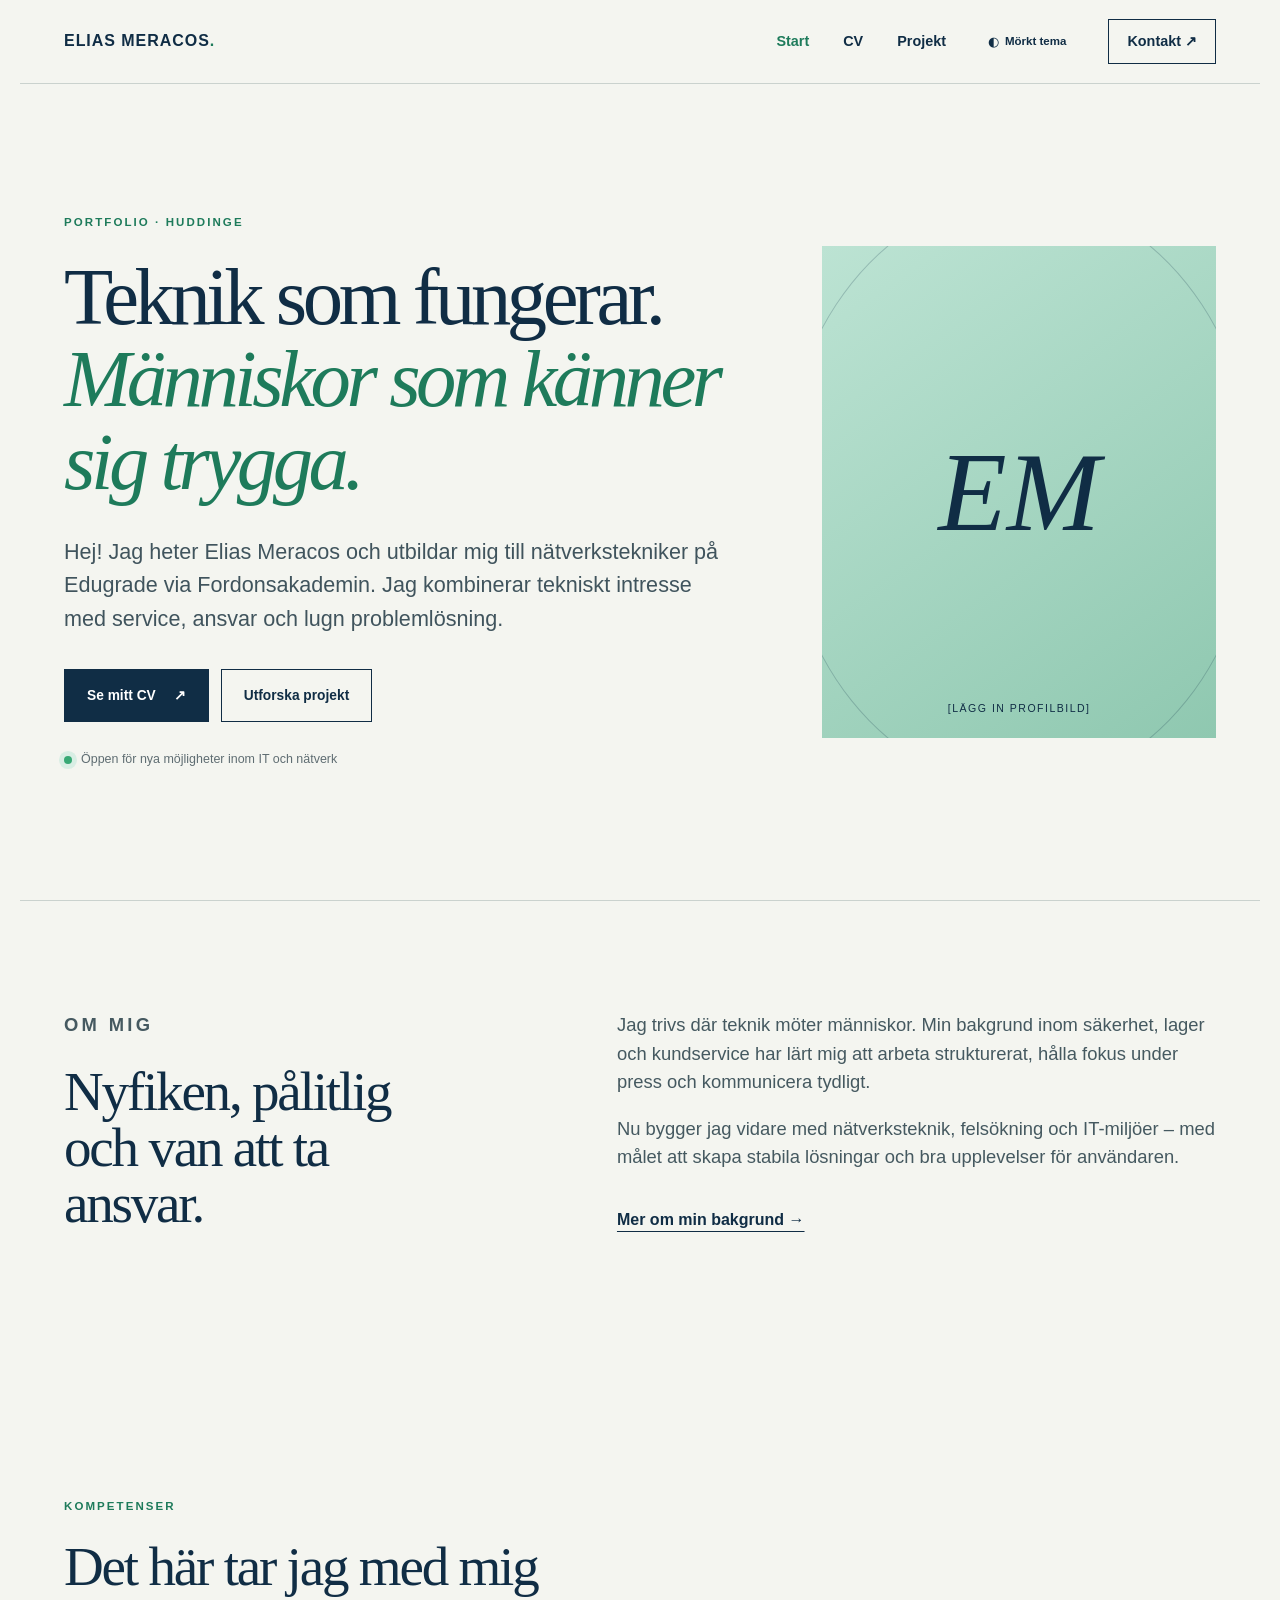
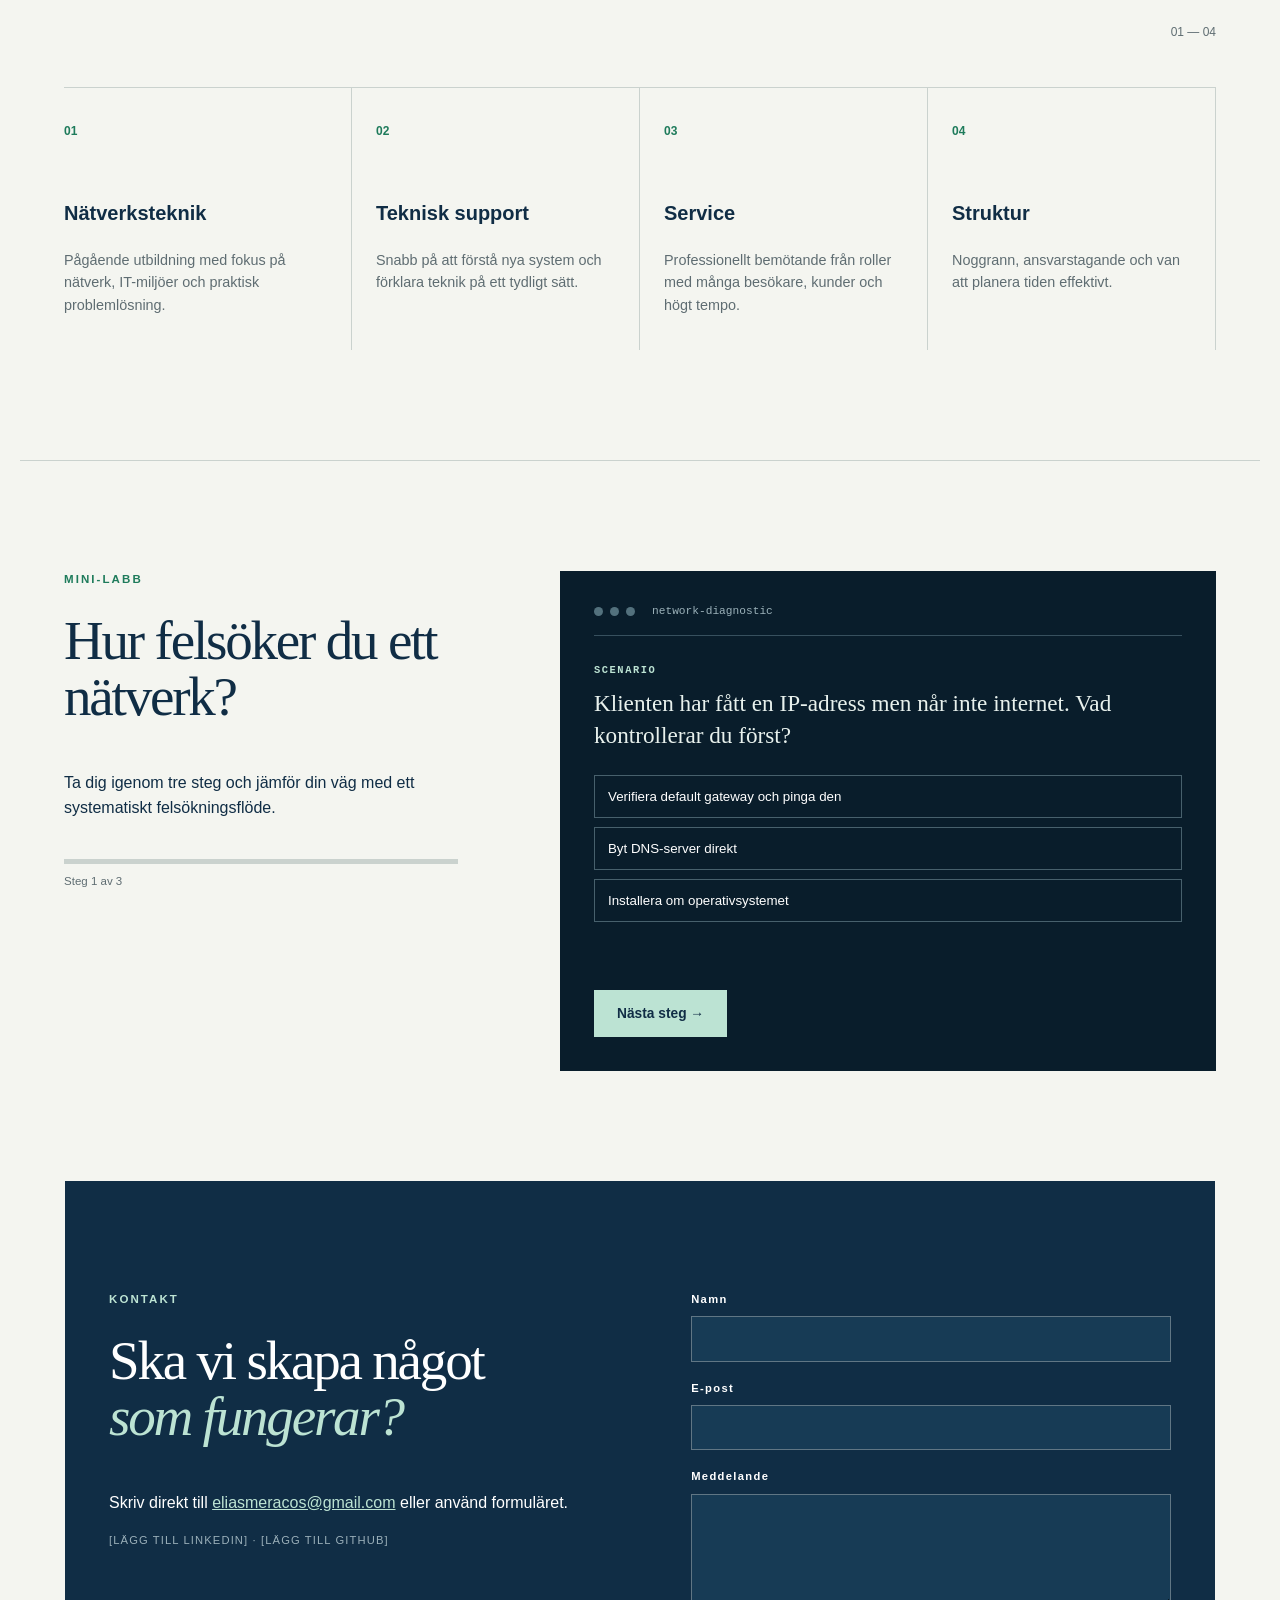
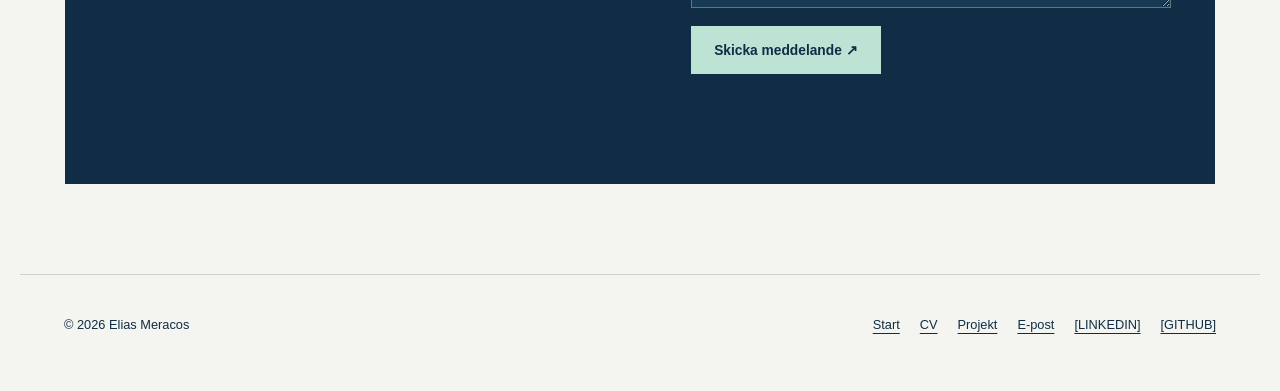
==== index.html @ 3a860030 "Publicera första versionen av portfolion" ====
<!doctype html>
<html lang="sv">
<head>
  <meta charset="utf-8"><meta name="viewport" content="width=device-width,initial-scale=1">
  <meta name="description" content="Elias Meracos portfolio – nätverksteknik, erfarenhet och utbildningsprojekt.">
  <title>Elias Meracos | Nätverkstekniker</title><link rel="stylesheet" href="styles.css"><script defer src="script.js"></script>
</head>
<body data-page="home">
  <a class="skip" href="#main">Hoppa till innehållet</a><header id="site-header"></header>
  <main id="main">
    <section class="hero section"><div class="hero-copy reveal"><p class="eyebrow">PORTFOLIO · HUDDINGE</p><h1>Teknik som fungerar.<br><span>Människor som känner sig trygga.</span></h1><p class="lead">Hej! Jag heter Elias Meracos och utbildar mig till nätverkstekniker på Edugrade via Fordonsakademin. Jag kombinerar tekniskt intresse med service, ansvar och lugn problemlösning.</p><div class="actions"><a class="button" href="cv.html">Se mitt CV <span>↗</span></a><a class="button ghost" href="projekt.html">Utforska projekt</a></div><div class="status"><i></i><span>Öppen för nya möjligheter inom IT och nätverk</span></div></div>
      <div class="portrait reveal" aria-label="Profilbildsplats för Elias Meracos"><div class="initials">EM</div><span>[LÄGG IN PROFILBILD]</span></div>
    </section>
    <section class="section about-grid" id="om"><div><p class="eyebrow">OM MIG</p><h2>Nyfiken, pålitlig och van att ta ansvar.</h2></div><div><p>Jag trivs där teknik möter människor. Min bakgrund inom säkerhet, lager och kundservice har lärt mig att arbeta strukturerat, hålla fokus under press och kommunicera tydligt.</p><p>Nu bygger jag vidare med nätverksteknik, felsökning och IT-miljöer – med målet att skapa stabila lösningar och bra upplevelser för användaren.</p><a class="text-link" href="cv.html">Mer om min bakgrund →</a></div></section>
    <section class="section"><div class="section-head"><div><p class="eyebrow">KOMPETENSER</p><h2>Det här tar jag med mig</h2></div><span>01 — 04</span></div><div class="skill-grid"><article><b>01</b><h3>Nätverksteknik</h3><p>Pågående utbildning med fokus på nätverk, IT-miljöer och praktisk problemlösning.</p></article><article><b>02</b><h3>Teknisk support</h3><p>Snabb på att förstå nya system och förklara teknik på ett tydligt sätt.</p></article><article><b>03</b><h3>Service</h3><p>Professionellt bemötande från roller med många besökare, kunder och högt tempo.</p></article><article><b>04</b><h3>Struktur</h3><p>Noggrann, ansvarstagande och van att planera tiden effektivt.</p></article></div></section>
    <section class="section troubleshoot" id="felsokning"><div class="challenge-copy"><p class="eyebrow">MINI-LABB</p><h2>Hur felsöker du ett nätverk?</h2><p>Ta dig igenom tre steg och jämför din väg med ett systematiskt felsökningsflöde.</p><div class="challenge-progress" aria-label="Utmaningens framsteg"><i id="challenge-bar"></i></div><span id="challenge-step">Steg 1 av 3</span></div><div class="challenge-console" id="challenge"><div class="console-top"><span></span><span></span><span></span><b>network-diagnostic</b></div><p class="console-prompt">SCENARIO</p><h3 id="challenge-question"></h3><div id="challenge-options" class="challenge-options"></div><div id="challenge-feedback" class="challenge-feedback" aria-live="polite"></div><button id="challenge-next" class="button light" type="button" hidden>Nästa steg →</button></div></section>
    <section class="contact section" id="kontakt"><div><p class="eyebrow">KONTAKT</p><h2>Ska vi skapa något<br><em>som fungerar?</em></h2><p>Skriv direkt till <a href="mailto:eliasmeracos@gmail.com">eliasmeracos@gmail.com</a> eller använd formuläret.</p><p class="contact-placeholders">[LÄGG TILL LINKEDIN] · [LÄGG TILL GITHUB]</p></div><form action="mailto:eliasmeracos@gmail.com" method="post" enctype="text/plain"><label>Namn<input name="namn" autocomplete="name" required></label><label>E-post<input type="email" name="epost" autocomplete="email" required></label><label>Meddelande<textarea name="meddelande" rows="5" required></textarea></label><button class="button light" type="submit">Skicka meddelande ↗</button></form></section>
  </main><footer id="site-footer"></footer>
</body></html>
---- styles.css ----
:root{--ink:#102d45;--green:#1e7b5b;--mint:#bce3d3;--paper:#f4f5f0;--white:#fff;--line:#cad2ce;--muted:#5f6d72;--serif:Georgia,'Times New Roman',serif;--sans:Inter,Arial,sans-serif}*{box-sizing:border-box}html{scroll-behavior:smooth}body{margin:0;background:var(--paper);color:var(--ink);font-family:var(--sans);line-height:1.55}a{color:inherit}img{max-width:100%;display:block}.skip{position:fixed;top:-60px;left:1rem;z-index:100;background:#fff;padding:.8rem}.skip:focus{top:1rem}.section{max-width:1240px;margin:auto;padding:110px 44px}.eyebrow{font-size:.72rem;font-weight:800;letter-spacing:.18em;margin:0 0 24px;color:var(--green)}h1,h2,h3,p{margin-top:0}h1,h2{font-family:var(--serif);font-weight:400;line-height:1.02}h1{font-size:clamp(3.6rem,8vw,7.5rem);letter-spacing:-.055em}h2{font-size:clamp(2.3rem,4.3vw,4.6rem);letter-spacing:-.04em}h3{font-size:1.25rem}.lead{font-size:clamp(1.08rem,1.8vw,1.35rem);color:#40545d;max-width:700px}.site-nav{height:84px;display:flex;align-items:center;justify-content:space-between;max-width:1240px;margin:auto;padding:0 44px;border-bottom:1px solid var(--line)}.brand{text-decoration:none;font-weight:800;letter-spacing:.06em}.brand i{color:var(--green);font-style:normal}.nav-links{display:flex;gap:34px;align-items:center}.nav-links a{text-decoration:none;font-size:.9rem;font-weight:650}.nav-links a.active{color:var(--green)}.nav-contact{border:1px solid var(--ink);padding:10px 18px}.menu{display:none;border:0;background:none;font-size:1.5rem}.hero{min-height:calc(100vh - 84px);display:grid;grid-template-columns:1.25fr .75fr;gap:8vw;align-items:center}.hero h1{font-size:clamp(3.4rem,6.3vw,6.6rem);margin-bottom:32px}.hero h1 span,.page-hero h1 span{color:var(--green);font-style:italic}.actions{display:flex;gap:12px;flex-wrap:wrap;margin-top:34px}.button{display:inline-flex;gap:18px;align-items:center;text-decoration:none;background:var(--ink);color:white;padding:15px 22px;border:1px solid var(--ink);font-weight:750;font-size:.86rem;transition:.25s}.button:hover{transform:translateY(-3px);background:var(--green);border-color:var(--green)}.button:focus-visible,a:focus-visible{outline:3px solid #e4a530;outline-offset:3px}.button.ghost{background:transparent;color:var(--ink)}.status{display:flex;align-items:center;gap:9px;margin-top:28px;font-size:.78rem;color:var(--muted)}.status i{width:8px;height:8px;border-radius:50%;background:#38a975;box-shadow:0 0 0 5px #d8eee4}.portrait{aspect-ratio:4/5;position:relative;background:linear-gradient(145deg,var(--mint),#8fc8b0);display:grid;place-items:center;overflow:hidden}.portrait:before{content:"";position:absolute;width:120%;height:120%;border:1px solid rgba(16,45,69,.22);border-radius:50%}.portrait .initials{font:italic 7rem var(--serif);z-index:1}.portrait span{position:absolute;bottom:22px;font-size:.66rem;letter-spacing:.14em}.about-grid,.cv-layout,.story{display:grid;grid-template-columns:.8fr 1.2fr;gap:12vw;border-top:1px solid var(--line)}.about-grid p,.story>div>p{font-size:1.15rem;color:#455960}.text-link{display:inline-block;margin-top:18px;font-weight:750;text-underline-offset:6px}.section-head{display:flex;justify-content:space-between;align-items:end}.section-head span{color:var(--muted);font-size:.75rem}.skill-grid{display:grid;grid-template-columns:repeat(4,1fr);border-top:1px solid var(--line);margin-top:46px}.skill-grid article{padding:30px 24px 20px 0;border-right:1px solid var(--line);min-height:240px}.skill-grid article:not(:first-child){padding-left:24px}.skill-grid b{color:var(--green);font-size:.75rem}.skill-grid h3{margin-top:55px}.skill-grid p{font-size:.9rem;color:var(--muted)}.cta,.presentation-box{background:var(--ink);color:white;max-width:1150px;margin-bottom:90px}.cta .eyebrow,.presentation-box .eyebrow{color:var(--mint)}.cta h2 em{color:var(--mint);font-weight:400}.button.light{background:var(--mint);color:var(--ink);border-color:var(--mint)}.button.line{background:transparent;border-color:#9bb0ba}.site-footer{max-width:1240px;margin:auto;padding:40px 44px 55px;border-top:1px solid var(--line);display:flex;justify-content:space-between;font-size:.8rem}.footer-links{display:flex;gap:20px}.footer-links a{text-underline-offset:4px}.page-hero{padding-top:130px;padding-bottom:100px}.page-hero h1{margin-bottom:35px}.page-hero .button{margin-top:24px}.timeline article{position:relative;padding:0 0 60px 42px;border-left:1px solid var(--line)}.timeline article:before{content:"";position:absolute;left:-6px;top:5px;width:11px;height:11px;background:var(--green);border-radius:50%}.timeline time,.education span{font-size:.68rem;letter-spacing:.12em;color:var(--green);font-weight:800}.timeline h3{font:2rem var(--serif);margin:10px 0 2px}.company{font-weight:800}.timeline article>p:last-child{color:var(--muted);max-width:620px}.education{border-top:1px solid var(--line)}.edu-grid{display:grid;grid-template-columns:1fr 1fr;gap:24px}.edu-grid article{background:white;padding:40px}.edu-grid h3{font:2rem var(--serif);margin:35px 0 6px}.edu-grid small,.placeholder{color:#8a5b22}.competency{display:grid;grid-template-columns:1fr 1fr}.competency>div{padding:30px 40px 30px 0;border-top:1px solid var(--line)}.competency p{color:var(--muted)}.project-list{padding-top:20px}.project-card{border-top:1px solid var(--line);padding-top:50px}.project-image{overflow:hidden;display:block}.project-image img{width:100%;aspect-ratio:16/8;object-fit:cover;transition:.5s}.project-image:hover img{transform:scale(1.02)}.project-info{display:grid;grid-template-columns:1fr 1fr;gap:7vw;padding:45px 0 90px}.project-info h2{font-size:clamp(2.2rem,4vw,4rem)}.tags{display:flex;gap:8px;flex-wrap:wrap;margin:24px 0}.tags span{border:1px solid var(--line);padding:6px 10px;font-size:.7rem}.add-project{border:1px dashed #9aaba8;padding:35px;display:flex;gap:25px;align-items:center;color:var(--muted)}.add-project>span{font-size:2rem}.add-project h3{margin-bottom:4px}.add-project p{margin:0;font-size:.75rem}.detail-hero{padding-top:90px}.detail-hero h1{max-width:1000px}.back{display:inline-block;margin-bottom:80px;font-size:.8rem}.detail-meta{display:grid;grid-template-columns:repeat(3,1fr);border-top:1px solid var(--line);padding-top:26px}.detail-meta span{display:block;font-size:.65rem;letter-spacing:.13em;color:var(--green)}.wide-cover{width:100%;box-shadow:0 20px 60px rgba(16,45,69,.14)}.story h3{margin-top:44px}.big-copy{font:1.8rem/1.35 var(--serif)!important;color:var(--ink)!important}.presentation-box{display:flex;justify-content:space-between;align-items:end;gap:60px}.presentation-box h2{font-size:3.5rem}.presentation-box>div:first-child{max-width:650px}.reveal{animation:rise .7s ease both}@keyframes rise{from{opacity:0;transform:translateY(22px)}to{opacity:1;transform:none}}@media(max-width:800px){.section{padding:75px 22px}.site-nav{padding:0 22px}.menu{display:block}.nav-links{display:none;position:absolute;z-index:20;top:84px;left:0;right:0;background:var(--paper);padding:28px 22px;flex-direction:column;align-items:flex-start;border-bottom:1px solid var(--line)}.nav-links.open{display:flex}.hero{grid-template-columns:1fr;padding-top:65px}.portrait{max-width:430px}.about-grid,.cv-layout,.story,.project-info{grid-template-columns:1fr;gap:35px}.skill-grid{grid-template-columns:1fr 1fr}.skill-grid article:nth-child(2){border-right:0}.edu-grid,.competency{grid-template-columns:1fr}.detail-meta{grid-template-columns:1fr;gap:20px}.presentation-box{display:block}.site-footer{padding:35px 22px;flex-direction:column;gap:20px}}@media(max-width:480px){.skill-grid{grid-template-columns:1fr}.skill-grid article{border-right:0;border-bottom:1px solid var(--line);padding-left:0!important}.hero h1{font-size:3.2rem}.actions .button{width:100%;justify-content:space-between}.detail-meta{font-size:.8rem}.site-footer{align-items:flex-start}.footer-links{flex-wrap:wrap}}
.contact{display:grid;grid-template-columns:1fr 1fr;gap:8vw;background:var(--ink);color:white;max-width:1150px;margin-bottom:90px}.contact .eyebrow{color:var(--mint)}.contact h2 em,.contact a{color:var(--mint)}.contact-placeholders{font-size:.7rem;letter-spacing:.1em;color:#9bb0ba}.contact form{display:grid;gap:18px}.contact label{font-size:.7rem;letter-spacing:.12em;font-weight:750}.contact input,.contact textarea{display:block;width:100%;margin-top:8px;border:1px solid #607684;background:#173b55;color:white;padding:13px;font:inherit;resize:vertical}.contact input:focus,.contact textarea:focus{outline:3px solid var(--mint);outline-offset:2px}.contact button{cursor:pointer;width:max-content}@media(max-width:800px){.contact{grid-template-columns:1fr}}
.slide-section{padding-top:20px}.slide-heading{display:flex;justify-content:space-between;align-items:end;margin-bottom:35px}.slide-heading h2{margin-bottom:0}.slide-heading>p{text-align:right;color:var(--muted)}.slide-viewer{position:relative;background:#dfe4e1;padding:22px 76px}.slide-viewer>img{width:100%;aspect-ratio:16/9;object-fit:contain;background:white;box-shadow:0 14px 45px rgba(16,45,69,.18)}.slide-arrow{position:absolute;z-index:2;top:50%;transform:translateY(-50%);width:46px;height:46px;border:1px solid var(--ink);border-radius:50%;background:var(--paper);color:var(--ink);font-size:1.25rem;cursor:pointer;transition:.2s}.slide-arrow:hover{background:var(--ink);color:white}.slide-arrow.previous{left:15px}.slide-arrow.next{right:15px}.slide-thumbs{display:grid;grid-template-columns:repeat(6,1fr);gap:10px;margin-top:14px}.slide-thumbs button{position:relative;padding:0;border:3px solid transparent;background:none;cursor:pointer}.slide-thumbs button.active{border-color:var(--green)}.slide-thumbs img{width:100%;aspect-ratio:16/9;object-fit:cover}.slide-thumbs span{position:absolute;right:3px;bottom:3px;background:var(--ink);color:white;font-size:.62rem;padding:2px 5px}@media(max-width:800px){.slide-heading{display:block}.slide-heading>p{text-align:left}.slide-viewer{padding:10px 48px}.slide-arrow{width:36px;height:36px}.slide-arrow.previous{left:6px}.slide-arrow.next{right:6px}.slide-thumbs{grid-template-columns:repeat(4,1fr)}}
.assessment{display:grid;grid-template-columns:.72fr 1.28fr;gap:7vw;border-top:1px solid var(--line)}.assessment-intro h2{font-size:clamp(2.4rem,4vw,4.1rem)}.assessment-intro>p{color:var(--muted)}.model-note{font-size:.78rem;border-left:3px solid var(--green);padding-left:14px;margin-top:35px}.assessment-tool{background:white;padding:36px}.field>label,.field-grid label{font-size:.72rem;font-weight:800;letter-spacing:.06em}.field>label{display:flex;justify-content:space-between}.field output{color:var(--green)}.field input{width:100%;accent-color:var(--green);margin:16px 0 28px}.field-grid{display:grid;grid-template-columns:1fr 1fr;gap:18px}.field-grid select{display:block;width:100%;margin-top:8px;padding:12px;border:1px solid var(--line);background:var(--paper);color:var(--ink);font:inherit}.checks{display:flex;gap:26px;flex-wrap:wrap;margin:25px 0}.checks label{font-size:.85rem}.checks input{accent-color:var(--green)}.decision{display:grid;grid-template-columns:auto 1fr;gap:24px;align-items:center;border-top:1px solid var(--line);padding-top:28px}.score-ring{--score:0deg;width:108px;height:108px;border-radius:50%;display:grid;place-content:center;text-align:center;background:radial-gradient(circle at center,white 59%,transparent 61%),conic-gradient(var(--green) var(--score),#dde4e0 0)}.score-ring[data-state="medium"]{background:radial-gradient(circle at center,white 59%,transparent 61%),conic-gradient(#d19a32 var(--score),#dde4e0 0)}.score-ring[data-state="low"]{background:radial-gradient(circle at center,white 59%,transparent 61%),conic-gradient(#a64d45 var(--score),#dde4e0 0)}.score-ring strong{font:2rem var(--serif);line-height:1}.score-ring span{font-size:.62rem;color:var(--muted)}.decision-label{font-size:.62rem;letter-spacing:.14em;color:var(--green);font-weight:800;margin-bottom:5px}.decision h3{font:1.65rem var(--serif);margin-bottom:7px}.decision>div>p:last-child{font-size:.82rem;color:var(--muted);margin:0}.score-breakdown{margin-top:28px}.score-breakdown>div{display:grid;grid-template-columns:72px 1fr 40px;align-items:center;gap:12px;margin:9px 0;font-size:.7rem}.score-breakdown i{height:6px;background:#e1e6e3}.score-breakdown b{display:block;height:100%;background:var(--green);transition:width .35s}.score-breakdown strong{text-align:right}@media(max-width:850px){.assessment{grid-template-columns:1fr}}@media(max-width:540px){.assessment-tool{padding:22px}.field-grid{grid-template-columns:1fr}.decision{grid-template-columns:1fr}.score-ring{width:90px;height:90px}}
.clean-slide,.project-image,.slide-viewer,.slide-thumbs button{position:relative}.clean-slide:after,.project-image:after,.slide-viewer:after,.slide-thumbs button:after{content:"";position:absolute;right:0;bottom:0;width:9.2%;height:3.8%;background:#edf3f2;pointer-events:none}.clean-slide img{width:100%}.project-image:after{z-index:2}.slide-viewer:after{right:76px;bottom:22px;width:8%;height:3.2%;z-index:1}.slide-thumbs button:after{width:10%;height:5%;z-index:2}@media(max-width:800px){.slide-viewer:after{right:48px;bottom:10px}}
.network-lab{display:grid;grid-template-columns:.7fr 1.3fr;gap:7vw;border-top:1px solid var(--line)}.flow-buttons{display:grid;gap:8px;margin-top:36px}.flow-buttons button{padding:13px 16px;text-align:left;border:1px solid var(--line);background:transparent;color:var(--ink);font-weight:750;cursor:pointer}.flow-buttons button:hover,.flow-buttons button.selected{background:var(--ink);color:white}.topology{background:white;padding:32px;min-height:610px}.net-node{position:relative;z-index:2;background:var(--paper);border:1px solid var(--line);padding:16px 20px;text-align:center;transition:.25s}.net-node span{display:block;color:var(--green);font-size:.62rem;letter-spacing:.1em}.net-node b{display:block;margin-top:4px}.net-node.active{background:var(--ink);color:white;border-color:var(--ink);transform:scale(1.03)}.net-node.internet,.net-node.pfsense{max-width:280px;margin:auto}.net-node.pfsense{border:2px solid var(--green)}.net-link{display:block;position:relative;background:#b5c2be;transition:.25s}.net-link.active{background:var(--green);box-shadow:0 0 0 3px rgba(30,123,91,.15)}.net-link.vertical{width:3px;height:45px;margin:auto}.branches{position:relative;height:60px}.branches:before{content:"";position:absolute;top:29px;left:25%;right:25%;height:3px;background:#b5c2be}.branches .net-link{position:absolute;top:29px;width:3px;height:33px}.branches .left{left:25%}.branches .right{right:25%}.branches:has(.net-link.active):before{background:linear-gradient(90deg,var(--green),#b5c2be 48%,var(--green))}.lanes{display:grid;grid-template-columns:1fr 1fr;gap:50px}.dns-name{text-align:center;font:italic .9rem var(--serif);color:var(--green);margin-top:12px}.flow-status{border-top:1px solid var(--line);margin-top:35px;padding-top:22px;color:var(--muted);font-size:.9rem}.downloads{display:flex;justify-content:space-between;align-items:end;border-top:1px solid var(--line)}.downloads h2{margin-bottom:0;font-size:clamp(2.4rem,4vw,4rem)}@media(max-width:850px){.network-lab{grid-template-columns:1fr}.downloads{display:block}.topology{min-height:0}}@media(max-width:540px){.topology{padding:20px}.lanes{gap:18px}.net-node{padding:12px 8px}.net-node b{font-size:.82rem}.branches:before{left:24%;right:24%}}
.theme-toggle{border:0;background:transparent;color:var(--ink);display:flex;align-items:center;gap:6px;padding:8px;cursor:pointer}.theme-toggle b{font-size:.72rem}.troubleshoot{display:grid;grid-template-columns:.75fr 1.25fr;gap:8vw;border-top:1px solid var(--line)}.challenge-progress{height:5px;background:var(--line);margin-top:38px}.challenge-progress i{display:block;width:0;height:100%;background:var(--green);transition:width .35s}.challenge-copy>span{display:block;margin-top:9px;color:var(--muted);font-size:.72rem}.challenge-console{background:#091d2b;color:#e8f1ed;padding:34px;min-height:430px}.console-top{display:flex;gap:7px;align-items:center;border-bottom:1px solid #37505e;padding-bottom:18px;margin-bottom:28px}.console-top span{width:9px;height:9px;border-radius:50%;background:#53717d}.console-top b{margin-left:10px;font:400 .7rem monospace;color:#9bb1b9}.console-prompt{font:700 .65rem monospace;letter-spacing:.15em;color:var(--mint)}.challenge-console h3{font:400 1.45rem/1.4 var(--serif)}.challenge-options{display:grid;gap:9px}.challenge-options button{padding:13px;text-align:left;border:1px solid #47606c;background:transparent;color:white;cursor:pointer}.challenge-options button:hover:not(:disabled){border-color:var(--mint);color:var(--mint)}.challenge-options button.correct{background:#155f47;border-color:#68c59e}.challenge-options button.partial{background:#72581d}.challenge-options button.wrong{background:#713c38}.challenge-feedback{min-height:58px;padding-top:16px;font-size:.86rem;color:#b7c9cf}.challenge-feedback.success{color:#9de0c2}.challenge-feedback.notice{color:#efd28d}.challenge-console .button{margin-top:10px}.evidence{border-top:1px solid var(--line)}.evidence-head{display:grid;grid-template-columns:1fr .6fr;gap:8vw;align-items:end}.evidence-head>p{color:var(--muted)}.matrix-wrap{overflow-x:auto;margin-top:48px}.evidence-matrix{width:100%;border-collapse:collapse;min-width:680px}.evidence-matrix th,.evidence-matrix td{padding:18px;border-bottom:1px solid var(--line);text-align:left}.evidence-matrix thead th{font-size:.7rem;letter-spacing:.08em;color:var(--green)}.evidence-matrix tbody th{font:400 1rem var(--serif)}.evidence-matrix button{width:100%;padding:10px;border:1px solid var(--line);background:transparent;color:var(--ink);cursor:pointer}.evidence-matrix button:hover,.evidence-matrix button.selected{background:var(--ink);color:white}.evidence-detail{display:grid;grid-template-columns:150px 1fr;gap:20px;margin-top:22px;padding:22px;background:var(--ink);color:white}.evidence-detail span{font-size:.65rem;letter-spacing:.13em;color:var(--mint)}.evidence-detail p{margin:0}@media(max-width:800px){.troubleshoot,.evidence-head{grid-template-columns:1fr}.challenge-console{padding:24px;min-height:0}.evidence-detail{grid-template-columns:1fr}}
:root[data-theme="dark"]{--ink:#e6f0ec;--green:#72cfaa;--mint:#9bddc1;--paper:#0b1e29;--white:#102936;--line:#34505b;--muted:#a7bac1}html[data-theme="dark"] body{background:var(--paper);color:var(--ink)}html[data-theme="dark"] .site-nav,html[data-theme="dark"] .nav-links{background:var(--paper)}html[data-theme="dark"] .portrait{background:linear-gradient(145deg,#1d6c55,#173c47)}html[data-theme="dark"] .edu-grid article,html[data-theme="dark"] .assessment-tool,html[data-theme="dark"] .topology{background:#102936}html[data-theme="dark"] .field-grid select,html[data-theme="dark"] .net-node{background:#173542;color:var(--ink)}html[data-theme="dark"] .score-ring{background:radial-gradient(circle at center,#102936 59%,transparent 61%),conic-gradient(var(--green) var(--score),#34505b 0)}html[data-theme="dark"] .score-ring[data-state="medium"]{background:radial-gradient(circle at center,#102936 59%,transparent 61%),conic-gradient(#d7aa50 var(--score),#34505b 0)}html[data-theme="dark"] .score-ring[data-state="low"]{background:radial-gradient(circle at center,#102936 59%,transparent 61%),conic-gradient(#ce7770 var(--score),#34505b 0)}html[data-theme="dark"] .button{background:var(--green);border-color:var(--green);color:#082117}html[data-theme="dark"] .button.ghost{background:transparent;color:var(--ink);border-color:var(--ink)}html[data-theme="dark"] .presentation-box,html[data-theme="dark"] .contact,html[data-theme="dark"] .evidence-detail{background:#071721}html[data-theme="dark"] .project-image:after,html[data-theme="dark"] .clean-slide:after,html[data-theme="dark"] .slide-viewer:after,html[data-theme="dark"] .slide-thumbs button:after{background:#edf3f2}html[data-theme="dark"] .lead,html[data-theme="dark"] .about-grid p,html[data-theme="dark"] .story>div>p{color:#b6c8ce}@media(prefers-reduced-motion:reduce){*,*:before,*:after{scroll-behavior:auto!important;animation:none!important;transition:none!important}}
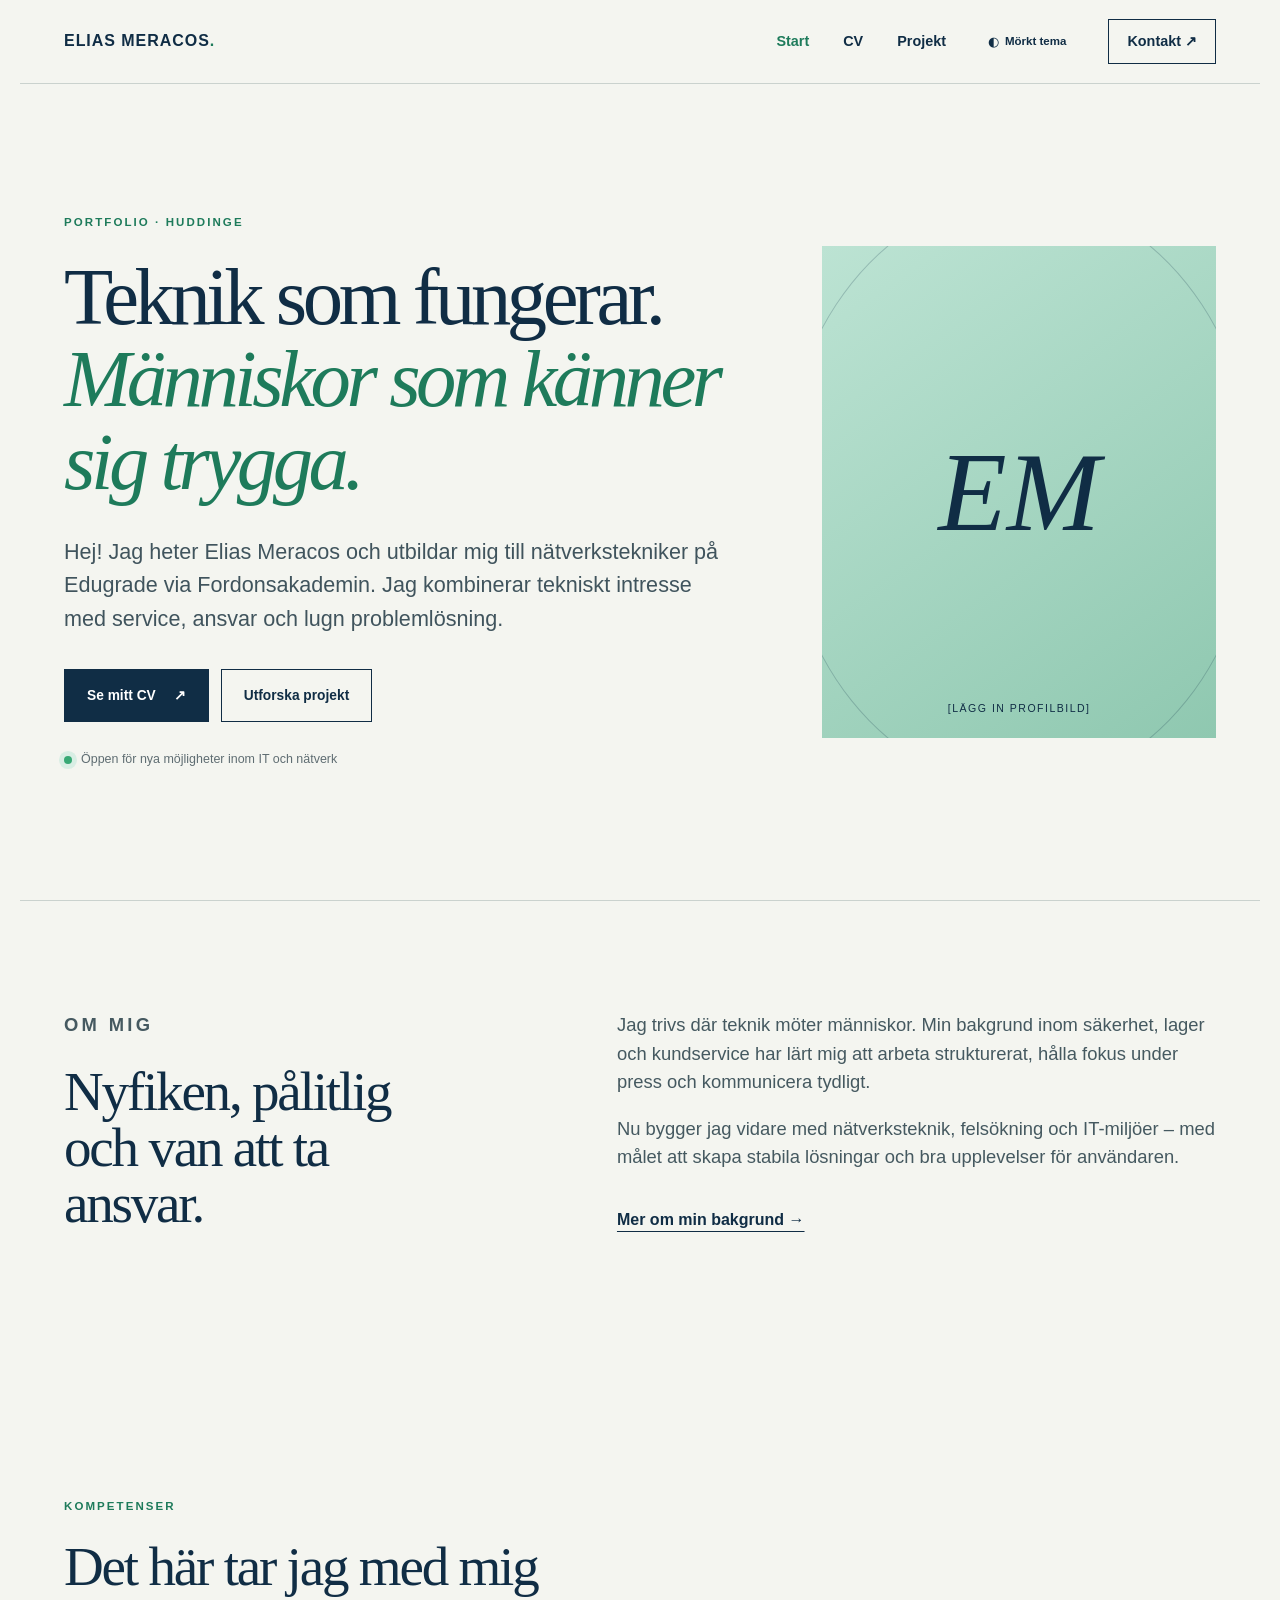
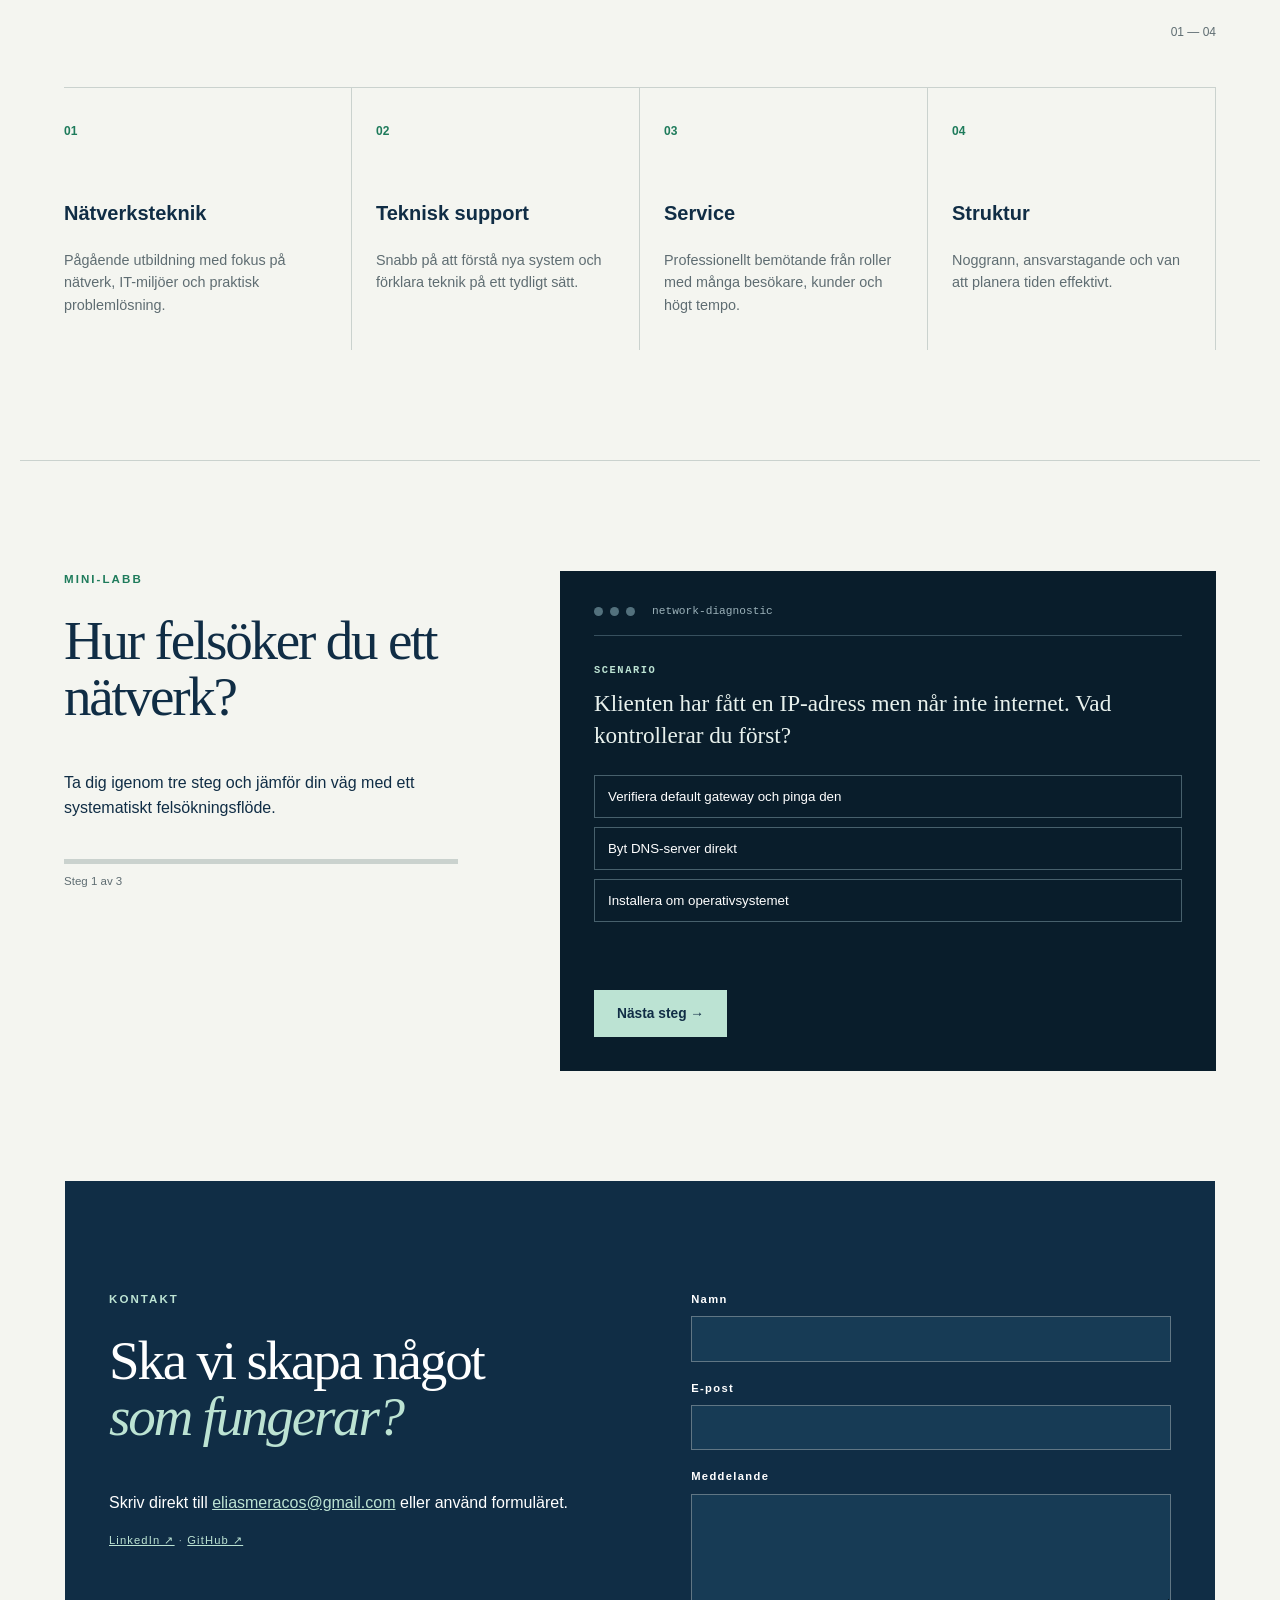
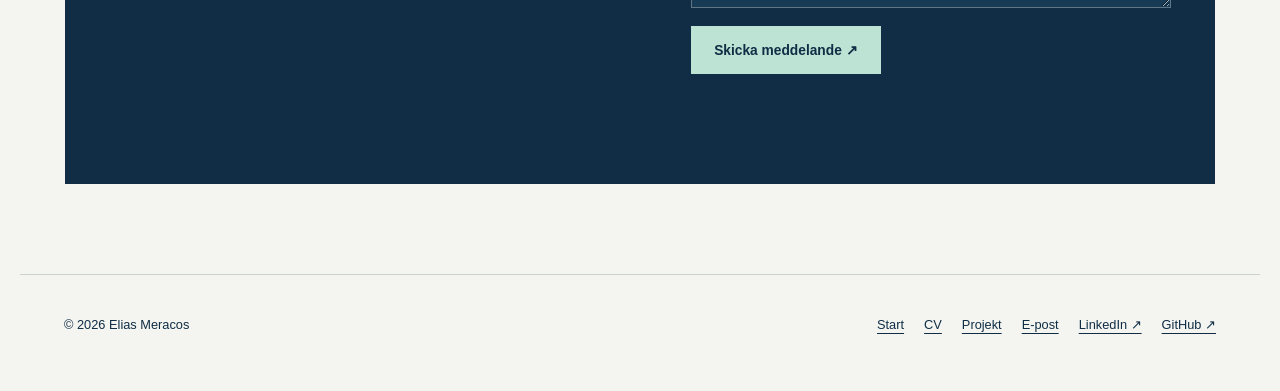
==== commit 552b8e92: "Länka sociala profiler" ====
--- a/index.html
+++ b/index.html
@@ -14,6 +14,6 @@
     <section class="section about-grid" id="om"><div><p class="eyebrow">OM MIG</p><h2>Nyfiken, pålitlig och van att ta ansvar.</h2></div><div><p>Jag trivs där teknik möter människor. Min bakgrund inom säkerhet, lager och kundservice har lärt mig att arbeta strukturerat, hålla fokus under press och kommunicera tydligt.</p><p>Nu bygger jag vidare med nätverksteknik, felsökning och IT-miljöer – med målet att skapa stabila lösningar och bra upplevelser för användaren.</p><a class="text-link" href="cv.html">Mer om min bakgrund →</a></div></section>
     <section class="section"><div class="section-head"><div><p class="eyebrow">KOMPETENSER</p><h2>Det här tar jag med mig</h2></div><span>01 — 04</span></div><div class="skill-grid"><article><b>01</b><h3>Nätverksteknik</h3><p>Pågående utbildning med fokus på nätverk, IT-miljöer och praktisk problemlösning.</p></article><article><b>02</b><h3>Teknisk support</h3><p>Snabb på att förstå nya system och förklara teknik på ett tydligt sätt.</p></article><article><b>03</b><h3>Service</h3><p>Professionellt bemötande från roller med många besökare, kunder och högt tempo.</p></article><article><b>04</b><h3>Struktur</h3><p>Noggrann, ansvarstagande och van att planera tiden effektivt.</p></article></div></section>
     <section class="section troubleshoot" id="felsokning"><div class="challenge-copy"><p class="eyebrow">MINI-LABB</p><h2>Hur felsöker du ett nätverk?</h2><p>Ta dig igenom tre steg och jämför din väg med ett systematiskt felsökningsflöde.</p><div class="challenge-progress" aria-label="Utmaningens framsteg"><i id="challenge-bar"></i></div><span id="challenge-step">Steg 1 av 3</span></div><div class="challenge-console" id="challenge"><div class="console-top"><span></span><span></span><span></span><b>network-diagnostic</b></div><p class="console-prompt">SCENARIO</p><h3 id="challenge-question"></h3><div id="challenge-options" class="challenge-options"></div><div id="challenge-feedback" class="challenge-feedback" aria-live="polite"></div><button id="challenge-next" class="button light" type="button" hidden>Nästa steg →</button></div></section>
-    <section class="contact section" id="kontakt"><div><p class="eyebrow">KONTAKT</p><h2>Ska vi skapa något<br><em>som fungerar?</em></h2><p>Skriv direkt till <a href="mailto:eliasmeracos@gmail.com">eliasmeracos@gmail.com</a> eller använd formuläret.</p><p class="contact-placeholders">[LÄGG TILL LINKEDIN] · [LÄGG TILL GITHUB]</p></div><form action="mailto:eliasmeracos@gmail.com" method="post" enctype="text/plain"><label>Namn<input name="namn" autocomplete="name" required></label><label>E-post<input type="email" name="epost" autocomplete="email" required></label><label>Meddelande<textarea name="meddelande" rows="5" required></textarea></label><button class="button light" type="submit">Skicka meddelande ↗</button></form></section>
+    <section class="contact section" id="kontakt"><div><p class="eyebrow">KONTAKT</p><h2>Ska vi skapa något<br><em>som fungerar?</em></h2><p>Skriv direkt till <a href="mailto:eliasmeracos@gmail.com">eliasmeracos@gmail.com</a> eller använd formuläret.</p><p class="contact-placeholders"><a href="https://www.linkedin.com/in/elias-meracos/" target="_blank" rel="noopener noreferrer">LinkedIn ↗</a> · <a href="https://github.com/dynobeats" target="_blank" rel="noopener noreferrer">GitHub ↗</a></p></div><form action="mailto:eliasmeracos@gmail.com" method="post" enctype="text/plain"><label>Namn<input name="namn" autocomplete="name" required></label><label>E-post<input type="email" name="epost" autocomplete="email" required></label><label>Meddelande<textarea name="meddelande" rows="5" required></textarea></label><button class="button light" type="submit">Skicka meddelande ↗</button></form></section>
   </main><footer id="site-footer"></footer>
 </body></html>
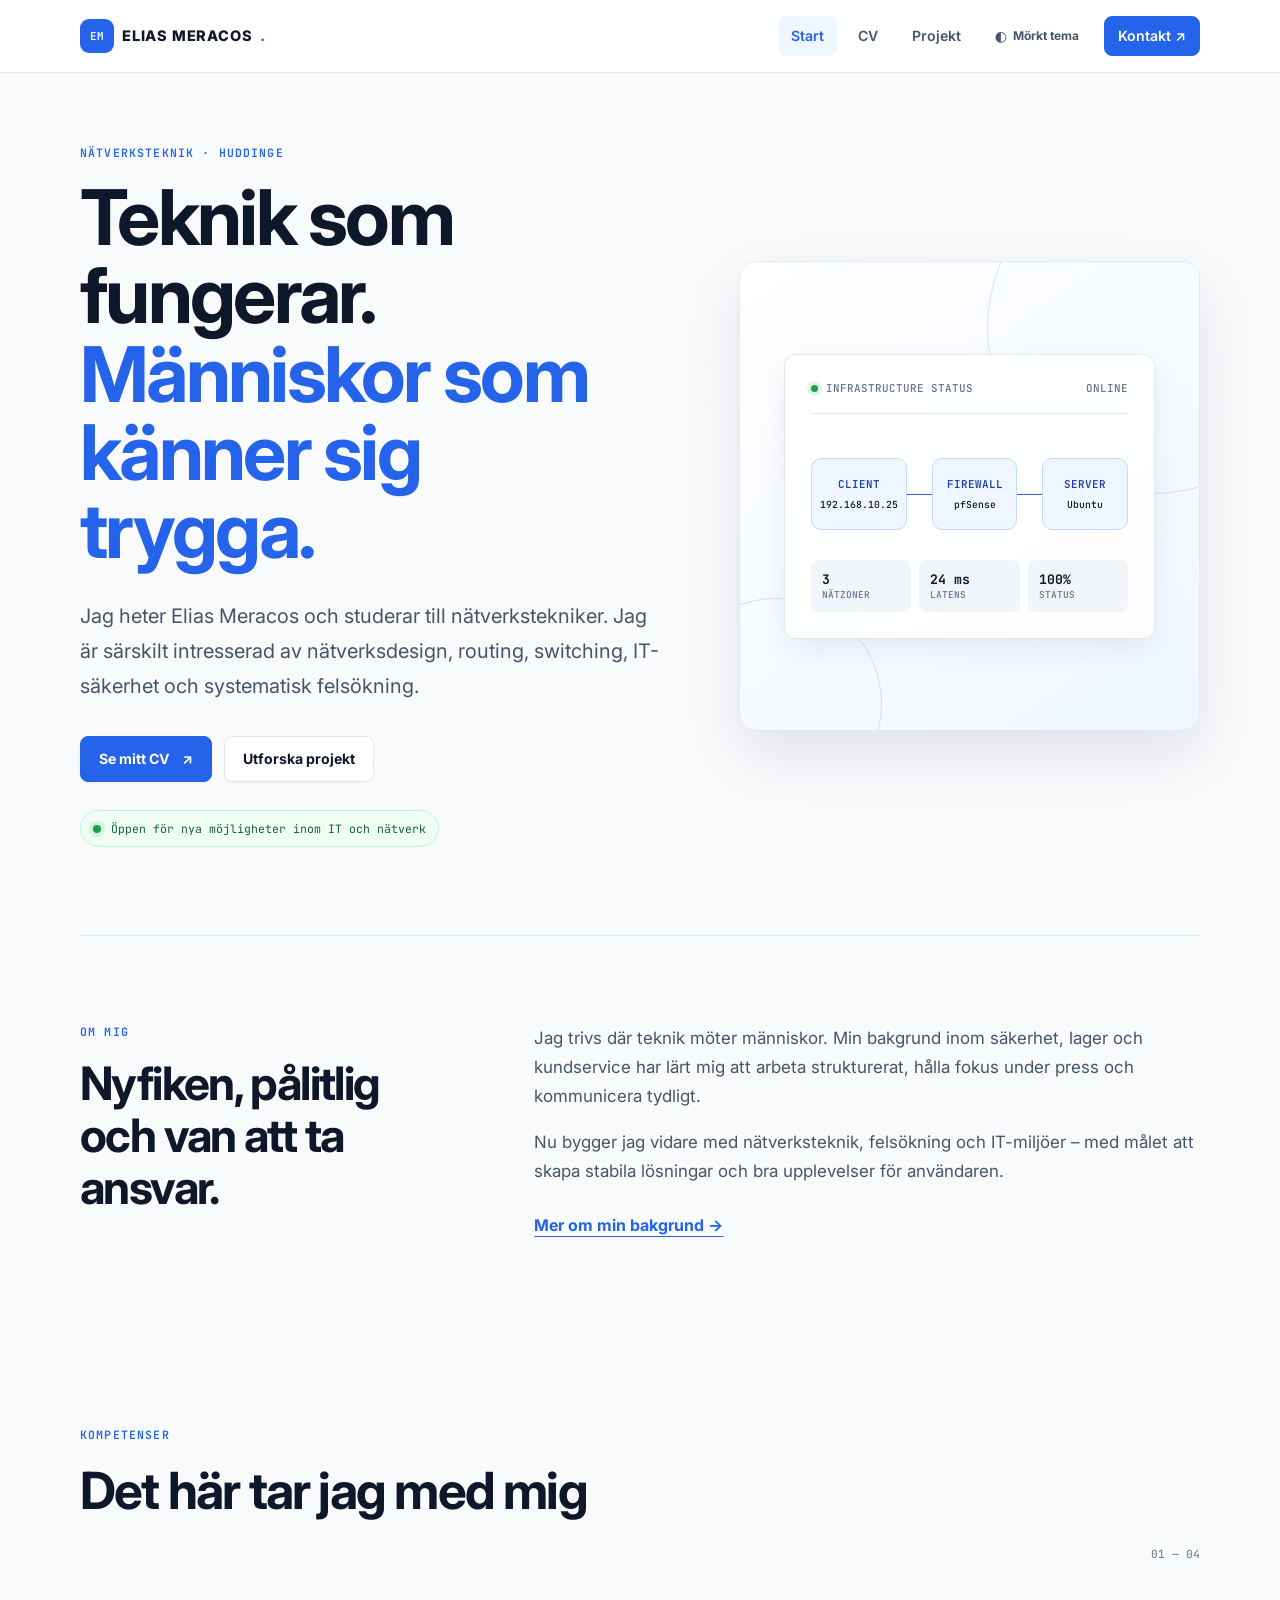
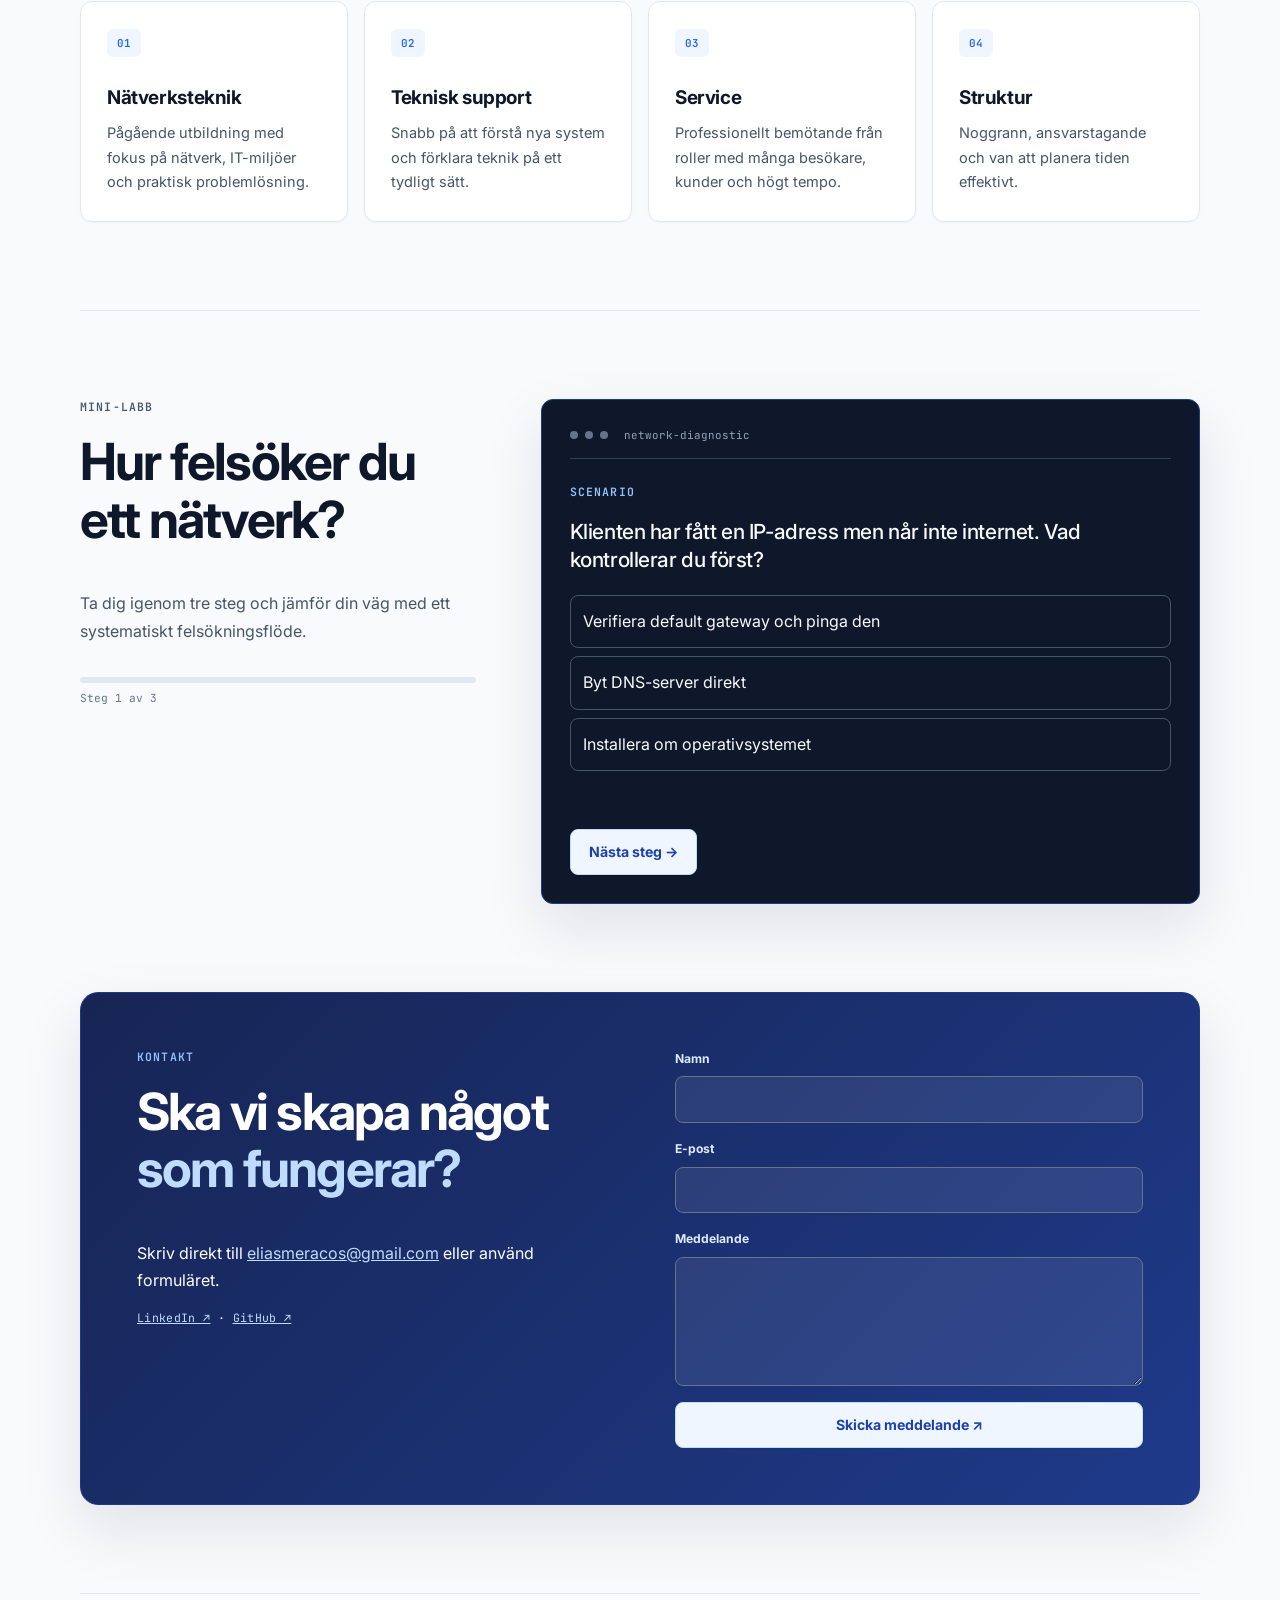
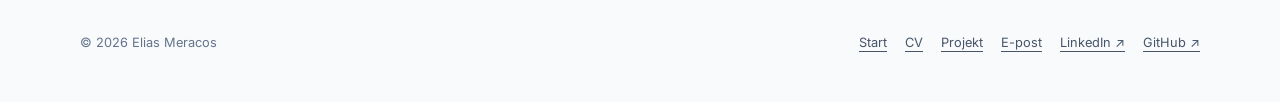
==== commit a8408943: "Inför clean infrastructure-design" ====
--- a/index.html
+++ b/index.html
@@ -8,8 +8,8 @@
 <body data-page="home">
   <a class="skip" href="#main">Hoppa till innehållet</a><header id="site-header"></header>
   <main id="main">
-    <section class="hero section"><div class="hero-copy reveal"><p class="eyebrow">PORTFOLIO · HUDDINGE</p><h1>Teknik som fungerar.<br><span>Människor som känner sig trygga.</span></h1><p class="lead">Hej! Jag heter Elias Meracos och utbildar mig till nätverkstekniker på Edugrade via Fordonsakademin. Jag kombinerar tekniskt intresse med service, ansvar och lugn problemlösning.</p><div class="actions"><a class="button" href="cv.html">Se mitt CV <span>↗</span></a><a class="button ghost" href="projekt.html">Utforska projekt</a></div><div class="status"><i></i><span>Öppen för nya möjligheter inom IT och nätverk</span></div></div>
-      <div class="portrait reveal" aria-label="Profilbildsplats för Elias Meracos"><div class="initials">EM</div><span>[LÄGG IN PROFILBILD]</span></div>
+    <section class="hero section"><div class="hero-copy reveal"><p class="eyebrow">NÄTVERKSTEKNIK · HUDDINGE</p><h1>Teknik som fungerar.<br><span>Människor som känner sig trygga.</span></h1><p class="lead">Jag heter Elias Meracos och studerar till nätverkstekniker. Jag är särskilt intresserad av nätverksdesign, routing, switching, IT-säkerhet och systematisk felsökning.</p><div class="actions"><a class="button" href="cv.html">Se mitt CV <span>↗</span></a><a class="button ghost" href="projekt.html">Utforska projekt</a></div><div class="status"><i></i><span>Öppen för nya möjligheter inom IT och nätverk</span></div></div>
+      <div class="portrait reveal" aria-label="Stiliserad nätverksöversikt"><div class="infra-visual"><div class="infra-panel"><header><span>INFRASTRUCTURE STATUS</span><span>ONLINE</span></header><div class="infra-topology"><div class="infra-device">CLIENT<b>192.168.10.25</b></div><div class="infra-device">FIREWALL<b>pfSense</b></div><div class="infra-device">SERVER<b>Ubuntu</b></div></div><div class="infra-metrics"><div><strong>3</strong>NÄTZONER</div><div><strong>24 ms</strong>LATENS</div><div><strong>100%</strong>STATUS</div></div></div></div></div>
     </section>
     <section class="section about-grid" id="om"><div><p class="eyebrow">OM MIG</p><h2>Nyfiken, pålitlig och van att ta ansvar.</h2></div><div><p>Jag trivs där teknik möter människor. Min bakgrund inom säkerhet, lager och kundservice har lärt mig att arbeta strukturerat, hålla fokus under press och kommunicera tydligt.</p><p>Nu bygger jag vidare med nätverksteknik, felsökning och IT-miljöer – med målet att skapa stabila lösningar och bra upplevelser för användaren.</p><a class="text-link" href="cv.html">Mer om min bakgrund →</a></div></section>
     <section class="section"><div class="section-head"><div><p class="eyebrow">KOMPETENSER</p><h2>Det här tar jag med mig</h2></div><span>01 — 04</span></div><div class="skill-grid"><article><b>01</b><h3>Nätverksteknik</h3><p>Pågående utbildning med fokus på nätverk, IT-miljöer och praktisk problemlösning.</p></article><article><b>02</b><h3>Teknisk support</h3><p>Snabb på att förstå nya system och förklara teknik på ett tydligt sätt.</p></article><article><b>03</b><h3>Service</h3><p>Professionellt bemötande från roller med många besökare, kunder och högt tempo.</p></article><article><b>04</b><h3>Struktur</h3><p>Noggrann, ansvarstagande och van att planera tiden effektivt.</p></article></div></section>
--- a/styles.css
+++ b/styles.css
@@ -1,8 +1,404 @@
-:root{--ink:#102d45;--green:#1e7b5b;--mint:#bce3d3;--paper:#f4f5f0;--white:#fff;--line:#cad2ce;--muted:#5f6d72;--serif:Georgia,'Times New Roman',serif;--sans:Inter,Arial,sans-serif}*{box-sizing:border-box}html{scroll-behavior:smooth}body{margin:0;background:var(--paper);color:var(--ink);font-family:var(--sans);line-height:1.55}a{color:inherit}img{max-width:100%;display:block}.skip{position:fixed;top:-60px;left:1rem;z-index:100;background:#fff;padding:.8rem}.skip:focus{top:1rem}.section{max-width:1240px;margin:auto;padding:110px 44px}.eyebrow{font-size:.72rem;font-weight:800;letter-spacing:.18em;margin:0 0 24px;color:var(--green)}h1,h2,h3,p{margin-top:0}h1,h2{font-family:var(--serif);font-weight:400;line-height:1.02}h1{font-size:clamp(3.6rem,8vw,7.5rem);letter-spacing:-.055em}h2{font-size:clamp(2.3rem,4.3vw,4.6rem);letter-spacing:-.04em}h3{font-size:1.25rem}.lead{font-size:clamp(1.08rem,1.8vw,1.35rem);color:#40545d;max-width:700px}.site-nav{height:84px;display:flex;align-items:center;justify-content:space-between;max-width:1240px;margin:auto;padding:0 44px;border-bottom:1px solid var(--line)}.brand{text-decoration:none;font-weight:800;letter-spacing:.06em}.brand i{color:var(--green);font-style:normal}.nav-links{display:flex;gap:34px;align-items:center}.nav-links a{text-decoration:none;font-size:.9rem;font-weight:650}.nav-links a.active{color:var(--green)}.nav-contact{border:1px solid var(--ink);padding:10px 18px}.menu{display:none;border:0;background:none;font-size:1.5rem}.hero{min-height:calc(100vh - 84px);display:grid;grid-template-columns:1.25fr .75fr;gap:8vw;align-items:center}.hero h1{font-size:clamp(3.4rem,6.3vw,6.6rem);margin-bottom:32px}.hero h1 span,.page-hero h1 span{color:var(--green);font-style:italic}.actions{display:flex;gap:12px;flex-wrap:wrap;margin-top:34px}.button{display:inline-flex;gap:18px;align-items:center;text-decoration:none;background:var(--ink);color:white;padding:15px 22px;border:1px solid var(--ink);font-weight:750;font-size:.86rem;transition:.25s}.button:hover{transform:translateY(-3px);background:var(--green);border-color:var(--green)}.button:focus-visible,a:focus-visible{outline:3px solid #e4a530;outline-offset:3px}.button.ghost{background:transparent;color:var(--ink)}.status{display:flex;align-items:center;gap:9px;margin-top:28px;font-size:.78rem;color:var(--muted)}.status i{width:8px;height:8px;border-radius:50%;background:#38a975;box-shadow:0 0 0 5px #d8eee4}.portrait{aspect-ratio:4/5;position:relative;background:linear-gradient(145deg,var(--mint),#8fc8b0);display:grid;place-items:center;overflow:hidden}.portrait:before{content:"";position:absolute;width:120%;height:120%;border:1px solid rgba(16,45,69,.22);border-radius:50%}.portrait .initials{font:italic 7rem var(--serif);z-index:1}.portrait span{position:absolute;bottom:22px;font-size:.66rem;letter-spacing:.14em}.about-grid,.cv-layout,.story{display:grid;grid-template-columns:.8fr 1.2fr;gap:12vw;border-top:1px solid var(--line)}.about-grid p,.story>div>p{font-size:1.15rem;color:#455960}.text-link{display:inline-block;margin-top:18px;font-weight:750;text-underline-offset:6px}.section-head{display:flex;justify-content:space-between;align-items:end}.section-head span{color:var(--muted);font-size:.75rem}.skill-grid{display:grid;grid-template-columns:repeat(4,1fr);border-top:1px solid var(--line);margin-top:46px}.skill-grid article{padding:30px 24px 20px 0;border-right:1px solid var(--line);min-height:240px}.skill-grid article:not(:first-child){padding-left:24px}.skill-grid b{color:var(--green);font-size:.75rem}.skill-grid h3{margin-top:55px}.skill-grid p{font-size:.9rem;color:var(--muted)}.cta,.presentation-box{background:var(--ink);color:white;max-width:1150px;margin-bottom:90px}.cta .eyebrow,.presentation-box .eyebrow{color:var(--mint)}.cta h2 em{color:var(--mint);font-weight:400}.button.light{background:var(--mint);color:var(--ink);border-color:var(--mint)}.button.line{background:transparent;border-color:#9bb0ba}.site-footer{max-width:1240px;margin:auto;padding:40px 44px 55px;border-top:1px solid var(--line);display:flex;justify-content:space-between;font-size:.8rem}.footer-links{display:flex;gap:20px}.footer-links a{text-underline-offset:4px}.page-hero{padding-top:130px;padding-bottom:100px}.page-hero h1{margin-bottom:35px}.page-hero .button{margin-top:24px}.timeline article{position:relative;padding:0 0 60px 42px;border-left:1px solid var(--line)}.timeline article:before{content:"";position:absolute;left:-6px;top:5px;width:11px;height:11px;background:var(--green);border-radius:50%}.timeline time,.education span{font-size:.68rem;letter-spacing:.12em;color:var(--green);font-weight:800}.timeline h3{font:2rem var(--serif);margin:10px 0 2px}.company{font-weight:800}.timeline article>p:last-child{color:var(--muted);max-width:620px}.education{border-top:1px solid var(--line)}.edu-grid{display:grid;grid-template-columns:1fr 1fr;gap:24px}.edu-grid article{background:white;padding:40px}.edu-grid h3{font:2rem var(--serif);margin:35px 0 6px}.edu-grid small,.placeholder{color:#8a5b22}.competency{display:grid;grid-template-columns:1fr 1fr}.competency>div{padding:30px 40px 30px 0;border-top:1px solid var(--line)}.competency p{color:var(--muted)}.project-list{padding-top:20px}.project-card{border-top:1px solid var(--line);padding-top:50px}.project-image{overflow:hidden;display:block}.project-image img{width:100%;aspect-ratio:16/8;object-fit:cover;transition:.5s}.project-image:hover img{transform:scale(1.02)}.project-info{display:grid;grid-template-columns:1fr 1fr;gap:7vw;padding:45px 0 90px}.project-info h2{font-size:clamp(2.2rem,4vw,4rem)}.tags{display:flex;gap:8px;flex-wrap:wrap;margin:24px 0}.tags span{border:1px solid var(--line);padding:6px 10px;font-size:.7rem}.add-project{border:1px dashed #9aaba8;padding:35px;display:flex;gap:25px;align-items:center;color:var(--muted)}.add-project>span{font-size:2rem}.add-project h3{margin-bottom:4px}.add-project p{margin:0;font-size:.75rem}.detail-hero{padding-top:90px}.detail-hero h1{max-width:1000px}.back{display:inline-block;margin-bottom:80px;font-size:.8rem}.detail-meta{display:grid;grid-template-columns:repeat(3,1fr);border-top:1px solid var(--line);padding-top:26px}.detail-meta span{display:block;font-size:.65rem;letter-spacing:.13em;color:var(--green)}.wide-cover{width:100%;box-shadow:0 20px 60px rgba(16,45,69,.14)}.story h3{margin-top:44px}.big-copy{font:1.8rem/1.35 var(--serif)!important;color:var(--ink)!important}.presentation-box{display:flex;justify-content:space-between;align-items:end;gap:60px}.presentation-box h2{font-size:3.5rem}.presentation-box>div:first-child{max-width:650px}.reveal{animation:rise .7s ease both}@keyframes rise{from{opacity:0;transform:translateY(22px)}to{opacity:1;transform:none}}@media(max-width:800px){.section{padding:75px 22px}.site-nav{padding:0 22px}.menu{display:block}.nav-links{display:none;position:absolute;z-index:20;top:84px;left:0;right:0;background:var(--paper);padding:28px 22px;flex-direction:column;align-items:flex-start;border-bottom:1px solid var(--line)}.nav-links.open{display:flex}.hero{grid-template-columns:1fr;padding-top:65px}.portrait{max-width:430px}.about-grid,.cv-layout,.story,.project-info{grid-template-columns:1fr;gap:35px}.skill-grid{grid-template-columns:1fr 1fr}.skill-grid article:nth-child(2){border-right:0}.edu-grid,.competency{grid-template-columns:1fr}.detail-meta{grid-template-columns:1fr;gap:20px}.presentation-box{display:block}.site-footer{padding:35px 22px;flex-direction:column;gap:20px}}@media(max-width:480px){.skill-grid{grid-template-columns:1fr}.skill-grid article{border-right:0;border-bottom:1px solid var(--line);padding-left:0!important}.hero h1{font-size:3.2rem}.actions .button{width:100%;justify-content:space-between}.detail-meta{font-size:.8rem}.site-footer{align-items:flex-start}.footer-links{flex-wrap:wrap}}
-.contact{display:grid;grid-template-columns:1fr 1fr;gap:8vw;background:var(--ink);color:white;max-width:1150px;margin-bottom:90px}.contact .eyebrow{color:var(--mint)}.contact h2 em,.contact a{color:var(--mint)}.contact-placeholders{font-size:.7rem;letter-spacing:.1em;color:#9bb0ba}.contact form{display:grid;gap:18px}.contact label{font-size:.7rem;letter-spacing:.12em;font-weight:750}.contact input,.contact textarea{display:block;width:100%;margin-top:8px;border:1px solid #607684;background:#173b55;color:white;padding:13px;font:inherit;resize:vertical}.contact input:focus,.contact textarea:focus{outline:3px solid var(--mint);outline-offset:2px}.contact button{cursor:pointer;width:max-content}@media(max-width:800px){.contact{grid-template-columns:1fr}}
-.slide-section{padding-top:20px}.slide-heading{display:flex;justify-content:space-between;align-items:end;margin-bottom:35px}.slide-heading h2{margin-bottom:0}.slide-heading>p{text-align:right;color:var(--muted)}.slide-viewer{position:relative;background:#dfe4e1;padding:22px 76px}.slide-viewer>img{width:100%;aspect-ratio:16/9;object-fit:contain;background:white;box-shadow:0 14px 45px rgba(16,45,69,.18)}.slide-arrow{position:absolute;z-index:2;top:50%;transform:translateY(-50%);width:46px;height:46px;border:1px solid var(--ink);border-radius:50%;background:var(--paper);color:var(--ink);font-size:1.25rem;cursor:pointer;transition:.2s}.slide-arrow:hover{background:var(--ink);color:white}.slide-arrow.previous{left:15px}.slide-arrow.next{right:15px}.slide-thumbs{display:grid;grid-template-columns:repeat(6,1fr);gap:10px;margin-top:14px}.slide-thumbs button{position:relative;padding:0;border:3px solid transparent;background:none;cursor:pointer}.slide-thumbs button.active{border-color:var(--green)}.slide-thumbs img{width:100%;aspect-ratio:16/9;object-fit:cover}.slide-thumbs span{position:absolute;right:3px;bottom:3px;background:var(--ink);color:white;font-size:.62rem;padding:2px 5px}@media(max-width:800px){.slide-heading{display:block}.slide-heading>p{text-align:left}.slide-viewer{padding:10px 48px}.slide-arrow{width:36px;height:36px}.slide-arrow.previous{left:6px}.slide-arrow.next{right:6px}.slide-thumbs{grid-template-columns:repeat(4,1fr)}}
-.assessment{display:grid;grid-template-columns:.72fr 1.28fr;gap:7vw;border-top:1px solid var(--line)}.assessment-intro h2{font-size:clamp(2.4rem,4vw,4.1rem)}.assessment-intro>p{color:var(--muted)}.model-note{font-size:.78rem;border-left:3px solid var(--green);padding-left:14px;margin-top:35px}.assessment-tool{background:white;padding:36px}.field>label,.field-grid label{font-size:.72rem;font-weight:800;letter-spacing:.06em}.field>label{display:flex;justify-content:space-between}.field output{color:var(--green)}.field input{width:100%;accent-color:var(--green);margin:16px 0 28px}.field-grid{display:grid;grid-template-columns:1fr 1fr;gap:18px}.field-grid select{display:block;width:100%;margin-top:8px;padding:12px;border:1px solid var(--line);background:var(--paper);color:var(--ink);font:inherit}.checks{display:flex;gap:26px;flex-wrap:wrap;margin:25px 0}.checks label{font-size:.85rem}.checks input{accent-color:var(--green)}.decision{display:grid;grid-template-columns:auto 1fr;gap:24px;align-items:center;border-top:1px solid var(--line);padding-top:28px}.score-ring{--score:0deg;width:108px;height:108px;border-radius:50%;display:grid;place-content:center;text-align:center;background:radial-gradient(circle at center,white 59%,transparent 61%),conic-gradient(var(--green) var(--score),#dde4e0 0)}.score-ring[data-state="medium"]{background:radial-gradient(circle at center,white 59%,transparent 61%),conic-gradient(#d19a32 var(--score),#dde4e0 0)}.score-ring[data-state="low"]{background:radial-gradient(circle at center,white 59%,transparent 61%),conic-gradient(#a64d45 var(--score),#dde4e0 0)}.score-ring strong{font:2rem var(--serif);line-height:1}.score-ring span{font-size:.62rem;color:var(--muted)}.decision-label{font-size:.62rem;letter-spacing:.14em;color:var(--green);font-weight:800;margin-bottom:5px}.decision h3{font:1.65rem var(--serif);margin-bottom:7px}.decision>div>p:last-child{font-size:.82rem;color:var(--muted);margin:0}.score-breakdown{margin-top:28px}.score-breakdown>div{display:grid;grid-template-columns:72px 1fr 40px;align-items:center;gap:12px;margin:9px 0;font-size:.7rem}.score-breakdown i{height:6px;background:#e1e6e3}.score-breakdown b{display:block;height:100%;background:var(--green);transition:width .35s}.score-breakdown strong{text-align:right}@media(max-width:850px){.assessment{grid-template-columns:1fr}}@media(max-width:540px){.assessment-tool{padding:22px}.field-grid{grid-template-columns:1fr}.decision{grid-template-columns:1fr}.score-ring{width:90px;height:90px}}
-.clean-slide,.project-image,.slide-viewer,.slide-thumbs button{position:relative}.clean-slide:after,.project-image:after,.slide-viewer:after,.slide-thumbs button:after{content:"";position:absolute;right:0;bottom:0;width:9.2%;height:3.8%;background:#edf3f2;pointer-events:none}.clean-slide img{width:100%}.project-image:after{z-index:2}.slide-viewer:after{right:76px;bottom:22px;width:8%;height:3.2%;z-index:1}.slide-thumbs button:after{width:10%;height:5%;z-index:2}@media(max-width:800px){.slide-viewer:after{right:48px;bottom:10px}}
-.network-lab{display:grid;grid-template-columns:.7fr 1.3fr;gap:7vw;border-top:1px solid var(--line)}.flow-buttons{display:grid;gap:8px;margin-top:36px}.flow-buttons button{padding:13px 16px;text-align:left;border:1px solid var(--line);background:transparent;color:var(--ink);font-weight:750;cursor:pointer}.flow-buttons button:hover,.flow-buttons button.selected{background:var(--ink);color:white}.topology{background:white;padding:32px;min-height:610px}.net-node{position:relative;z-index:2;background:var(--paper);border:1px solid var(--line);padding:16px 20px;text-align:center;transition:.25s}.net-node span{display:block;color:var(--green);font-size:.62rem;letter-spacing:.1em}.net-node b{display:block;margin-top:4px}.net-node.active{background:var(--ink);color:white;border-color:var(--ink);transform:scale(1.03)}.net-node.internet,.net-node.pfsense{max-width:280px;margin:auto}.net-node.pfsense{border:2px solid var(--green)}.net-link{display:block;position:relative;background:#b5c2be;transition:.25s}.net-link.active{background:var(--green);box-shadow:0 0 0 3px rgba(30,123,91,.15)}.net-link.vertical{width:3px;height:45px;margin:auto}.branches{position:relative;height:60px}.branches:before{content:"";position:absolute;top:29px;left:25%;right:25%;height:3px;background:#b5c2be}.branches .net-link{position:absolute;top:29px;width:3px;height:33px}.branches .left{left:25%}.branches .right{right:25%}.branches:has(.net-link.active):before{background:linear-gradient(90deg,var(--green),#b5c2be 48%,var(--green))}.lanes{display:grid;grid-template-columns:1fr 1fr;gap:50px}.dns-name{text-align:center;font:italic .9rem var(--serif);color:var(--green);margin-top:12px}.flow-status{border-top:1px solid var(--line);margin-top:35px;padding-top:22px;color:var(--muted);font-size:.9rem}.downloads{display:flex;justify-content:space-between;align-items:end;border-top:1px solid var(--line)}.downloads h2{margin-bottom:0;font-size:clamp(2.4rem,4vw,4rem)}@media(max-width:850px){.network-lab{grid-template-columns:1fr}.downloads{display:block}.topology{min-height:0}}@media(max-width:540px){.topology{padding:20px}.lanes{gap:18px}.net-node{padding:12px 8px}.net-node b{font-size:.82rem}.branches:before{left:24%;right:24%}}
-.theme-toggle{border:0;background:transparent;color:var(--ink);display:flex;align-items:center;gap:6px;padding:8px;cursor:pointer}.theme-toggle b{font-size:.72rem}.troubleshoot{display:grid;grid-template-columns:.75fr 1.25fr;gap:8vw;border-top:1px solid var(--line)}.challenge-progress{height:5px;background:var(--line);margin-top:38px}.challenge-progress i{display:block;width:0;height:100%;background:var(--green);transition:width .35s}.challenge-copy>span{display:block;margin-top:9px;color:var(--muted);font-size:.72rem}.challenge-console{background:#091d2b;color:#e8f1ed;padding:34px;min-height:430px}.console-top{display:flex;gap:7px;align-items:center;border-bottom:1px solid #37505e;padding-bottom:18px;margin-bottom:28px}.console-top span{width:9px;height:9px;border-radius:50%;background:#53717d}.console-top b{margin-left:10px;font:400 .7rem monospace;color:#9bb1b9}.console-prompt{font:700 .65rem monospace;letter-spacing:.15em;color:var(--mint)}.challenge-console h3{font:400 1.45rem/1.4 var(--serif)}.challenge-options{display:grid;gap:9px}.challenge-options button{padding:13px;text-align:left;border:1px solid #47606c;background:transparent;color:white;cursor:pointer}.challenge-options button:hover:not(:disabled){border-color:var(--mint);color:var(--mint)}.challenge-options button.correct{background:#155f47;border-color:#68c59e}.challenge-options button.partial{background:#72581d}.challenge-options button.wrong{background:#713c38}.challenge-feedback{min-height:58px;padding-top:16px;font-size:.86rem;color:#b7c9cf}.challenge-feedback.success{color:#9de0c2}.challenge-feedback.notice{color:#efd28d}.challenge-console .button{margin-top:10px}.evidence{border-top:1px solid var(--line)}.evidence-head{display:grid;grid-template-columns:1fr .6fr;gap:8vw;align-items:end}.evidence-head>p{color:var(--muted)}.matrix-wrap{overflow-x:auto;margin-top:48px}.evidence-matrix{width:100%;border-collapse:collapse;min-width:680px}.evidence-matrix th,.evidence-matrix td{padding:18px;border-bottom:1px solid var(--line);text-align:left}.evidence-matrix thead th{font-size:.7rem;letter-spacing:.08em;color:var(--green)}.evidence-matrix tbody th{font:400 1rem var(--serif)}.evidence-matrix button{width:100%;padding:10px;border:1px solid var(--line);background:transparent;color:var(--ink);cursor:pointer}.evidence-matrix button:hover,.evidence-matrix button.selected{background:var(--ink);color:white}.evidence-detail{display:grid;grid-template-columns:150px 1fr;gap:20px;margin-top:22px;padding:22px;background:var(--ink);color:white}.evidence-detail span{font-size:.65rem;letter-spacing:.13em;color:var(--mint)}.evidence-detail p{margin:0}@media(max-width:800px){.troubleshoot,.evidence-head{grid-template-columns:1fr}.challenge-console{padding:24px;min-height:0}.evidence-detail{grid-template-columns:1fr}}
-:root[data-theme="dark"]{--ink:#e6f0ec;--green:#72cfaa;--mint:#9bddc1;--paper:#0b1e29;--white:#102936;--line:#34505b;--muted:#a7bac1}html[data-theme="dark"] body{background:var(--paper);color:var(--ink)}html[data-theme="dark"] .site-nav,html[data-theme="dark"] .nav-links{background:var(--paper)}html[data-theme="dark"] .portrait{background:linear-gradient(145deg,#1d6c55,#173c47)}html[data-theme="dark"] .edu-grid article,html[data-theme="dark"] .assessment-tool,html[data-theme="dark"] .topology{background:#102936}html[data-theme="dark"] .field-grid select,html[data-theme="dark"] .net-node{background:#173542;color:var(--ink)}html[data-theme="dark"] .score-ring{background:radial-gradient(circle at center,#102936 59%,transparent 61%),conic-gradient(var(--green) var(--score),#34505b 0)}html[data-theme="dark"] .score-ring[data-state="medium"]{background:radial-gradient(circle at center,#102936 59%,transparent 61%),conic-gradient(#d7aa50 var(--score),#34505b 0)}html[data-theme="dark"] .score-ring[data-state="low"]{background:radial-gradient(circle at center,#102936 59%,transparent 61%),conic-gradient(#ce7770 var(--score),#34505b 0)}html[data-theme="dark"] .button{background:var(--green);border-color:var(--green);color:#082117}html[data-theme="dark"] .button.ghost{background:transparent;color:var(--ink);border-color:var(--ink)}html[data-theme="dark"] .presentation-box,html[data-theme="dark"] .contact,html[data-theme="dark"] .evidence-detail{background:#071721}html[data-theme="dark"] .project-image:after,html[data-theme="dark"] .clean-slide:after,html[data-theme="dark"] .slide-viewer:after,html[data-theme="dark"] .slide-thumbs button:after{background:#edf3f2}html[data-theme="dark"] .lead,html[data-theme="dark"] .about-grid p,html[data-theme="dark"] .story>div>p{color:#b6c8ce}@media(prefers-reduced-motion:reduce){*,*:before,*:after{scroll-behavior:auto!important;animation:none!important;transition:none!important}}
+@import url('https://fonts.googleapis.com/css2?family=Inter:wght@400;500;600;700;800&family=JetBrains+Mono:wght@400;500;600&display=swap');
+
+:root {
+  --background: #f8fafc;
+  --surface: #ffffff;
+  --surface-secondary: #f1f5f9;
+  --text-primary: #0f172a;
+  --text-secondary: #475569;
+  --text-muted: #64748b;
+  --primary: #2563eb;
+  --primary-hover: #1d4ed8;
+  --secondary-accent: #0f766e;
+  --border: #e2e8f0;
+  --success: #16a34a;
+  --focus: #3b82f6;
+  --danger: #dc2626;
+  --warning: #ca8a04;
+  --shadow-sm: 0 1px 2px rgb(15 23 42 / .04);
+  --shadow-md: 0 10px 30px rgb(15 23 42 / .07);
+  --shadow-lg: 0 24px 60px rgb(15 23 42 / .1);
+  --radius-sm: 8px;
+  --radius: 12px;
+  --radius-lg: 18px;
+  --mono: "JetBrains Mono", "SFMono-Regular", Consolas, monospace;
+  --sans: Inter, system-ui, -apple-system, BlinkMacSystemFont, "Segoe UI", sans-serif;
+  --ink: var(--text-primary);
+  --green: var(--primary);
+  --mint: #dbeafe;
+  --paper: var(--background);
+  --white: var(--surface);
+  --line: var(--border);
+  --muted: var(--text-muted);
+}
+
+* { box-sizing: border-box; }
+html { scroll-behavior: smooth; }
+body {
+  margin: 0;
+  background: var(--background);
+  color: var(--text-primary);
+  font-family: var(--sans);
+  font-size: 16px;
+  line-height: 1.7;
+  -webkit-font-smoothing: antialiased;
+}
+body::before {
+  content: "";
+  position: fixed;
+  inset: 0;
+  z-index: -1;
+  pointer-events: none;
+  opacity: .32;
+  background-image: linear-gradient(rgb(37 99 235 / .04) 1px, transparent 1px), linear-gradient(90deg, rgb(37 99 235 / .04) 1px, transparent 1px);
+  background-size: 40px 40px;
+  mask-image: linear-gradient(to bottom, #000, transparent 42rem);
+}
+a { color: inherit; }
+img { display: block; max-width: 100%; }
+button, input, textarea, select { font: inherit; }
+button, a { -webkit-tap-highlight-color: transparent; }
+:focus-visible { outline: 3px solid rgb(59 130 246 / .42); outline-offset: 3px; }
+::selection { background: #bfdbfe; color: #172554; }
+
+.skip { position: fixed; top: -80px; left: 1rem; z-index: 200; padding: .75rem 1rem; border-radius: var(--radius-sm); background: var(--text-primary); color: #fff; text-decoration: none; }
+.skip:focus { top: 1rem; }
+.section { width: min(calc(100% - 48px), 1120px); margin-inline: auto; padding: 88px 0; }
+.eyebrow, time, .education span, .detail-meta span, .console-prompt, .evidence-detail span, .decision-label {
+  margin: 0 0 18px;
+  color: var(--primary);
+  font: 600 .72rem/1.4 var(--mono);
+  letter-spacing: .1em;
+  text-transform: uppercase;
+}
+h1, h2, h3, p { margin-top: 0; }
+h1, h2, h3 { color: var(--text-primary); font-weight: 700; letter-spacing: -.035em; overflow-wrap: anywhere; }
+h1 { font-size: clamp(2.8rem, 6vw, 5.2rem); line-height: 1.02; }
+h2 { font-size: clamp(2rem, 4vw, 3.35rem); line-height: 1.12; }
+h3 { font-size: 1.18rem; line-height: 1.35; letter-spacing: -.02em; }
+.lead { max-width: 740px; color: var(--text-secondary); font-size: clamp(1.05rem, 2vw, 1.25rem); line-height: 1.75; }
+.technical-text, .tags, .status, .company, .flow-status { font-family: var(--mono); }
+
+#site-header { position: sticky; top: 0; z-index: 100; display: block; border-bottom: 1px solid rgb(226 232 240 / .9); background: rgb(255 255 255 / .88); backdrop-filter: blur(16px); }
+.site-nav { width: min(calc(100% - 48px), 1120px); min-height: 72px; margin-inline: auto; display: flex; align-items: center; justify-content: space-between; }
+.brand { display: inline-flex; align-items: center; gap: 8px; color: var(--text-primary); font-size: .91rem; font-weight: 800; letter-spacing: .055em; text-decoration: none; }
+.brand::before { content: "EM"; display: grid; width: 34px; height: 34px; place-items: center; border-radius: 9px; background: var(--primary); color: #fff; font: 600 .68rem var(--mono); letter-spacing: -.03em; }
+.brand i { color: var(--primary); font-style: normal; }
+.nav-links { display: flex; align-items: center; gap: 8px; }
+.nav-links a, .theme-toggle { min-height: 40px; display: inline-flex; align-items: center; padding: 0 13px; border-radius: var(--radius-sm); color: var(--text-secondary); font-size: .88rem; font-weight: 600; text-decoration: none; transition: background .2s, color .2s, border-color .2s; }
+.nav-links a:hover, .theme-toggle:hover { background: var(--surface-secondary); color: var(--text-primary); }
+.nav-links a.active { background: #eff6ff; color: var(--primary); }
+.nav-links .nav-contact { margin-left: 4px; border: 1px solid var(--primary); background: var(--primary); color: #fff; }
+.nav-links .nav-contact:hover { border-color: var(--primary-hover); background: var(--primary-hover); color: #fff; }
+.theme-toggle { border: 0; background: transparent; cursor: pointer; gap: 6px; }
+.theme-toggle b { font-size: .75rem; }
+.menu { display: none; min-width: 42px; min-height: 42px; border: 1px solid var(--border); border-radius: var(--radius-sm); background: var(--surface); color: var(--text-primary); cursor: pointer; }
+
+.hero { min-height: calc(92vh - 72px); display: grid; grid-template-columns: 1.12fr .88fr; align-items: center; gap: 72px; padding-top: 72px; }
+.hero h1 { max-width: 780px; margin-bottom: 28px; }
+.hero h1 span, .page-hero h1 span { color: var(--primary); }
+.actions { display: flex; flex-wrap: wrap; gap: 12px; margin-top: 32px; }
+.button { min-height: 46px; display: inline-flex; align-items: center; justify-content: center; gap: 12px; padding: 10px 18px; border: 1px solid var(--primary); border-radius: var(--radius-sm); background: var(--primary); color: #fff; font-size: .88rem; font-weight: 700; text-decoration: none; cursor: pointer; box-shadow: var(--shadow-sm); transition: transform .2s, background .2s, border-color .2s, box-shadow .2s; }
+.button:hover { transform: translateY(-2px); border-color: var(--primary-hover); background: var(--primary-hover); box-shadow: 0 8px 18px rgb(37 99 235 / .18); }
+.button.ghost, .button.line { border-color: var(--border); background: var(--surface); color: var(--text-primary); }
+.button.ghost:hover, .button.line:hover { border-color: #bfdbfe; background: #eff6ff; color: var(--primary-hover); }
+.button.light { border-color: #bfdbfe; background: #eff6ff; color: #1e40af; }
+.status { width: fit-content; display: flex; align-items: center; gap: 10px; margin-top: 28px; padding: 8px 12px; border: 1px solid #bbf7d0; border-radius: 999px; background: #f0fdf4; color: #166534; font-size: .72rem; }
+.status i { width: 8px; height: 8px; border-radius: 50%; background: var(--success); box-shadow: 0 0 0 4px rgb(22 163 74 / .12); }
+
+.portrait { position: relative; min-height: 470px; overflow: hidden; border: 1px solid #dbeafe; border-radius: var(--radius-lg); background: linear-gradient(145deg, #fff, #eff6ff); box-shadow: var(--shadow-lg); }
+.portrait::before, .portrait::after { content: ""; position: absolute; border-radius: 50%; border: 1px solid rgb(37 99 235 / .18); }
+.portrait::before { width: 330px; height: 330px; top: -100px; right: -120px; }
+.portrait::after { width: 210px; height: 210px; bottom: -80px; left: -70px; }
+.infra-visual { position: absolute; inset: 0; display: grid; place-items: center; padding: 44px; }
+.infra-panel { position: relative; z-index: 2; width: 100%; padding: 26px; border: 1px solid var(--border); border-radius: var(--radius); background: rgb(255 255 255 / .92); box-shadow: var(--shadow-md); }
+.infra-panel header { display: flex; align-items: center; justify-content: space-between; padding-bottom: 18px; border-bottom: 1px solid var(--border); color: var(--text-muted); font: 500 .68rem var(--mono); }
+.infra-panel header span:first-child::before { content: ""; display: inline-block; width: 7px; height: 7px; margin-right: 8px; border-radius: 50%; background: var(--success); box-shadow: 0 0 0 4px rgb(22 163 74 / .12); }
+.infra-topology { display: grid; grid-template-columns: repeat(3, 1fr); align-items: center; gap: 25px; padding: 44px 0 30px; }
+.infra-device { position: relative; z-index: 1; padding: 18px 8px; border: 1px solid #bfdbfe; border-radius: 10px; background: #eff6ff; color: #1e40af; text-align: center; font: 600 .68rem var(--mono); }
+.infra-device:not(:last-child)::after { content: ""; position: absolute; top: 50%; left: calc(100% + 1px); width: 26px; height: 1px; background: var(--primary); }
+.infra-device b { display: block; margin: 7px auto 0; color: var(--text-primary); font-size: .61rem; font-weight: 500; }
+.infra-metrics { display: grid; grid-template-columns: repeat(3, 1fr); gap: 8px; }
+.infra-metrics div { padding: 11px; border-radius: 8px; background: var(--surface-secondary); color: var(--text-muted); font: 500 .59rem var(--mono); }
+.infra-metrics strong { display: block; color: var(--text-primary); font-size: .82rem; }
+.portrait > .initials, .portrait > span { display: none; }
+
+.about-grid, .cv-layout, .story { display: grid; grid-template-columns: .72fr 1.28fr; gap: 80px; border-top: 1px solid var(--border); }
+.about-grid h2, .story h2 { font-size: clamp(2rem, 3.6vw, 3rem); }
+.about-grid > div:last-child > p, .story > div > p { color: var(--text-secondary); font-size: 1.06rem; }
+.text-link { display: inline-block; margin-top: 10px; color: var(--primary); font-weight: 700; text-underline-offset: 5px; }
+.section-head { display: flex; align-items: end; justify-content: space-between; gap: 30px; }
+.section-head span { color: var(--text-muted); font: .7rem var(--mono); }
+.skill-grid { display: grid; grid-template-columns: repeat(4, 1fr); gap: 16px; margin-top: 40px; }
+.skill-grid article, .edu-grid article, .competency > div { padding: 26px; border: 1px solid var(--border); border-radius: var(--radius); background: var(--surface); box-shadow: var(--shadow-sm); transition: transform .2s, border-color .2s, box-shadow .2s; }
+.skill-grid article:hover, .edu-grid article:hover, .competency > div:hover { transform: translateY(-3px); border-color: #bfdbfe; box-shadow: var(--shadow-md); }
+.skill-grid b { display: inline-grid; width: 34px; height: 28px; place-items: center; border-radius: 6px; background: #eff6ff; color: var(--primary); font: 600 .68rem var(--mono); }
+.skill-grid h3 { margin: 28px 0 10px; }
+.skill-grid p { margin-bottom: 0; color: var(--text-secondary); font-size: .91rem; }
+
+.contact, .cta, .presentation-box { width: min(calc(100% - 48px), 1120px); margin-bottom: 88px; padding: 56px; border: 1px solid #1e3a8a; border-radius: var(--radius-lg); background: linear-gradient(135deg, #172554, #1e3a8a); color: #fff; box-shadow: var(--shadow-lg); }
+.contact { display: grid; grid-template-columns: 1fr 1fr; gap: 70px; }
+.contact h2, .cta h2, .presentation-box h2 { color: #fff; }
+.contact .eyebrow, .cta .eyebrow, .presentation-box .eyebrow { color: #93c5fd; }
+.contact h2 em { color: #bfdbfe; font-style: normal; }
+.contact a { color: #bfdbfe; }
+.contact-placeholders { font: .72rem var(--mono); letter-spacing: .03em; }
+.contact form { display: grid; gap: 16px; }
+.contact label { color: #dbeafe; font-size: .76rem; font-weight: 700; }
+.contact input, .contact textarea { width: 100%; display: block; margin-top: 7px; padding: 12px 13px; border: 1px solid #64748b; border-radius: var(--radius-sm); background: rgb(255 255 255 / .08); color: #fff; resize: vertical; }
+.contact input:focus, .contact textarea:focus { border-color: #93c5fd; outline: 3px solid rgb(147 197 253 / .25); }
+
+.site-footer { width: min(calc(100% - 48px), 1120px); margin-inline: auto; padding: 38px 0 48px; border-top: 1px solid var(--border); display: flex; justify-content: space-between; gap: 30px; color: var(--text-muted); font-size: .8rem; }
+.footer-links { display: flex; flex-wrap: wrap; gap: 18px; }
+.footer-links a { color: var(--text-secondary); text-underline-offset: 4px; }
+
+.page-hero { padding-top: 110px; padding-bottom: 72px; }
+.page-hero h1 { margin-bottom: 28px; }
+.page-hero .button { margin-top: 22px; }
+.timeline { display: grid; gap: 18px; }
+.timeline article { position: relative; padding: 28px 30px 28px 38px; border: 1px solid var(--border); border-radius: var(--radius); background: var(--surface); box-shadow: var(--shadow-sm); }
+.timeline article::before { content: ""; position: absolute; top: 34px; left: -6px; width: 11px; height: 11px; border: 3px solid var(--background); border-radius: 50%; background: var(--primary); box-shadow: 0 0 0 1px #93c5fd; }
+.timeline time { display: block; margin-bottom: 10px; }
+.timeline h3 { margin-bottom: 2px; font-size: 1.35rem; }
+.company { color: var(--secondary-accent); font-size: .78rem; font-weight: 600; }
+.timeline article > p:last-child { margin-bottom: 0; color: var(--text-secondary); }
+.education { border-top: 1px solid var(--border); }
+.edu-grid { display: grid; grid-template-columns: 1fr 1fr; gap: 16px; }
+.edu-grid article { min-height: 230px; }
+.edu-grid h3 { margin: 34px 0 5px; font-size: 1.45rem; }
+.edu-grid p { color: var(--text-secondary); }
+.edu-grid small, .placeholder { color: #92400e; font-size: .75rem; }
+.competency { display: grid; grid-template-columns: 1fr 1fr; gap: 16px; }
+.competency p { margin-bottom: 0; color: var(--text-secondary); }
+
+.project-list { padding-top: 10px; }
+.project-card { overflow: hidden; margin-bottom: 28px; border: 1px solid var(--border); border-radius: var(--radius-lg); background: var(--surface); box-shadow: var(--shadow-md); }
+.project-image { position: relative; display: block; overflow: hidden; background: var(--surface-secondary); }
+.project-image img { width: 100%; aspect-ratio: 16 / 7; object-fit: cover; transition: transform .35s; }
+.project-image:hover img { transform: scale(1.015); }
+.project-info { display: grid; grid-template-columns: 1.08fr .92fr; gap: 60px; padding: 36px; }
+.project-info h2 { margin-bottom: 0; font-size: clamp(1.7rem, 3vw, 2.55rem); }
+.project-info > div:last-child > p { color: var(--text-secondary); }
+.tags { display: flex; flex-wrap: wrap; gap: 7px; margin: 20px 0 25px; }
+.tags span { display: inline-flex; padding: 5px 9px; border: 1px solid #dbeafe; border-radius: 6px; background: #eff6ff; color: #1e40af; font: 500 .72rem var(--mono); }
+.add-project { display: flex; align-items: center; gap: 24px; padding: 30px; border: 1px dashed #94a3b8; border-radius: var(--radius); color: var(--text-muted); }
+.add-project > span { font: 300 2rem var(--mono); }
+.add-project h3 { margin-bottom: 3px; }
+.add-project p { margin: 0; font: .7rem var(--mono); }
+
+.detail-hero { padding-top: 88px; }
+.detail-hero h1 { max-width: 960px; font-size: clamp(2.7rem, 5.7vw, 4.9rem); }
+.back { display: inline-flex; margin-bottom: 60px; color: var(--primary); font-weight: 700; text-decoration: none; }
+.detail-meta { display: grid; grid-template-columns: repeat(3, 1fr); gap: 14px; margin-top: 45px; }
+.detail-meta > div { padding: 18px; border: 1px solid var(--border); border-radius: var(--radius-sm); background: var(--surface); }
+.detail-meta span { display: block; margin-bottom: 4px; }
+.detail-meta b { font-size: .9rem; }
+.wide-cover, .clean-slide { overflow: hidden; border: 1px solid var(--border); border-radius: var(--radius-lg); background: var(--surface); box-shadow: var(--shadow-lg); }
+.clean-slide img, .wide-cover img { width: 100%; }
+.story { border-top: 1px solid var(--border); }
+.story h3 { margin: 35px 0 10px; }
+.big-copy { color: var(--text-primary) !important; font-size: 1.35rem !important; font-weight: 500; }
+.presentation-box { display: flex; align-items: end; justify-content: space-between; gap: 50px; }
+.presentation-box > div:first-child { max-width: 650px; }
+.presentation-box h2 { font-size: clamp(2.2rem, 4vw, 3.4rem); }
+
+.slide-section { padding-top: 20px; }
+.slide-heading { display: flex; justify-content: space-between; align-items: end; gap: 30px; margin-bottom: 30px; }
+.slide-heading h2 { margin-bottom: 0; }
+.slide-heading > p { color: var(--text-muted); text-align: right; font: .75rem var(--mono); }
+.slide-viewer { position: relative; padding: 22px 72px; border: 1px solid var(--border); border-radius: var(--radius-lg); background: var(--surface-secondary); }
+.slide-viewer > img { width: 100%; aspect-ratio: 16 / 9; object-fit: contain; border-radius: 4px; background: #fff; box-shadow: var(--shadow-md); }
+.slide-arrow { position: absolute; z-index: 2; top: 50%; width: 42px; height: 42px; transform: translateY(-50%); border: 1px solid var(--border); border-radius: 50%; background: var(--surface); color: var(--text-primary); cursor: pointer; transition: background .2s, color .2s; }
+.slide-arrow:hover { background: var(--primary); color: #fff; }
+.slide-arrow.previous { left: 15px; }
+.slide-arrow.next { right: 15px; }
+.slide-thumbs { display: grid; grid-template-columns: repeat(6, 1fr); gap: 9px; margin-top: 12px; }
+.slide-thumbs button { position: relative; padding: 0; overflow: hidden; border: 2px solid transparent; border-radius: 6px; background: none; cursor: pointer; }
+.slide-thumbs button.active { border-color: var(--primary); }
+.slide-thumbs img { width: 100%; aspect-ratio: 16 / 9; object-fit: cover; }
+.slide-thumbs span { position: absolute; right: 3px; bottom: 3px; padding: 1px 5px; border-radius: 4px; background: var(--text-primary); color: #fff; font: .6rem var(--mono); }
+
+.assessment, .network-lab, .troubleshoot { display: grid; grid-template-columns: .75fr 1.25fr; gap: 65px; border-top: 1px solid var(--border); }
+.assessment-intro > p, .challenge-copy > p { color: var(--text-secondary); }
+.model-note { margin-top: 30px; padding-left: 14px; border-left: 3px solid var(--secondary-accent); color: var(--text-secondary); font-size: .8rem; }
+.assessment-tool, .topology { padding: 30px; border: 1px solid var(--border); border-radius: var(--radius); background: var(--surface); box-shadow: var(--shadow-md); }
+.field > label, .field-grid label { color: var(--text-secondary); font-size: .75rem; font-weight: 700; }
+.field > label { display: flex; justify-content: space-between; }
+.field output { color: var(--primary); font-family: var(--mono); }
+.field input { width: 100%; margin: 14px 0 25px; accent-color: var(--primary); }
+.field-grid { display: grid; grid-template-columns: 1fr 1fr; gap: 15px; }
+.field-grid select { width: 100%; display: block; margin-top: 7px; padding: 11px; border: 1px solid var(--border); border-radius: var(--radius-sm); background: var(--background); color: var(--text-primary); }
+.checks { display: flex; flex-wrap: wrap; gap: 22px; margin: 24px 0; }
+.checks label { font-size: .86rem; }
+.checks input { accent-color: var(--primary); }
+.decision { display: grid; grid-template-columns: auto 1fr; align-items: center; gap: 22px; padding-top: 25px; border-top: 1px solid var(--border); }
+.score-ring { --score: 0deg; width: 104px; height: 104px; display: grid; place-content: center; border-radius: 50%; text-align: center; background: radial-gradient(circle at center, #fff 59%, transparent 61%), conic-gradient(var(--success) var(--score), var(--border) 0); }
+.score-ring[data-state="medium"] { background: radial-gradient(circle at center, #fff 59%, transparent 61%), conic-gradient(var(--warning) var(--score), var(--border) 0); }
+.score-ring[data-state="low"] { background: radial-gradient(circle at center, #fff 59%, transparent 61%), conic-gradient(var(--danger) var(--score), var(--border) 0); }
+.score-ring strong { font-size: 1.8rem; line-height: 1; }
+.score-ring span { color: var(--text-muted); font-size: .62rem; }
+.decision-label { margin-bottom: 4px; }
+.decision h3 { margin-bottom: 7px; }
+.decision > div > p:last-child { margin: 0; color: var(--text-secondary); font-size: .82rem; }
+.score-breakdown { margin-top: 26px; }
+.score-breakdown > div { display: grid; grid-template-columns: 72px 1fr 40px; align-items: center; gap: 10px; margin: 8px 0; font: .68rem var(--mono); }
+.score-breakdown i { height: 6px; overflow: hidden; border-radius: 99px; background: var(--border); }
+.score-breakdown b { height: 100%; display: block; background: var(--primary); transition: width .3s; }
+.score-breakdown strong { text-align: right; }
+
+.flow-buttons { display: grid; gap: 8px; margin-top: 30px; }
+.flow-buttons button { padding: 12px 14px; border: 1px solid var(--border); border-radius: var(--radius-sm); background: var(--surface); color: var(--text-primary); text-align: left; font-weight: 700; cursor: pointer; }
+.flow-buttons button:hover, .flow-buttons button.selected { border-color: #bfdbfe; background: #eff6ff; color: var(--primary); }
+.topology { min-height: 590px; }
+.net-node { position: relative; z-index: 2; padding: 15px 18px; border: 1px solid var(--border); border-radius: var(--radius-sm); background: var(--background); text-align: center; transition: transform .2s, background .2s, color .2s; }
+.net-node span { display: block; color: var(--primary); font: .6rem var(--mono); letter-spacing: .08em; }
+.net-node b { display: block; margin-top: 4px; }
+.net-node.active { transform: scale(1.025); border-color: var(--primary); background: var(--primary); color: #fff; }
+.net-node.active span { color: #dbeafe; }
+.net-node.internet, .net-node.pfsense { max-width: 280px; margin: auto; }
+.net-node.pfsense { border-width: 2px; border-color: var(--primary); }
+.net-link { position: relative; display: block; background: #cbd5e1; transition: background .2s, box-shadow .2s; }
+.net-link.active { background: var(--primary); box-shadow: 0 0 0 3px rgb(37 99 235 / .12); }
+.net-link.vertical { width: 2px; height: 42px; margin: auto; }
+.branches { position: relative; height: 58px; }
+.branches::before { content: ""; position: absolute; top: 28px; left: 25%; right: 25%; height: 2px; background: #cbd5e1; }
+.branches .net-link { position: absolute; top: 28px; width: 2px; height: 31px; }
+.branches .left { left: 25%; }
+.branches .right { right: 25%; }
+.branches:has(.net-link.active)::before { background: linear-gradient(90deg, var(--primary), #cbd5e1 48%, var(--primary)); }
+.lanes { display: grid; grid-template-columns: 1fr 1fr; gap: 45px; }
+.dns-name { margin-top: 10px; color: var(--secondary-accent); text-align: center; font: .75rem var(--mono); }
+.flow-status { margin-top: 30px; padding-top: 20px; border-top: 1px solid var(--border); color: var(--text-secondary); font-size: .75rem; }
+.downloads { display: flex; align-items: end; justify-content: space-between; gap: 40px; border-top: 1px solid var(--border); }
+.downloads h2 { margin-bottom: 0; }
+
+.challenge-progress { height: 6px; overflow: hidden; margin-top: 32px; border-radius: 99px; background: var(--border); }
+.challenge-progress i { width: 0; height: 100%; display: block; background: var(--primary); transition: width .3s; }
+.challenge-copy > span { display: block; margin-top: 8px; color: var(--text-muted); font: .7rem var(--mono); }
+.challenge-console { min-height: 420px; padding: 28px; border: 1px solid #1e3a8a; border-radius: var(--radius); background: #0f172a; color: #e2e8f0; box-shadow: var(--shadow-lg); }
+.console-top { display: flex; align-items: center; gap: 7px; margin-bottom: 25px; padding-bottom: 16px; border-bottom: 1px solid #334155; }
+.console-top span { width: 8px; height: 8px; border-radius: 50%; background: #64748b; }
+.console-top b { margin-left: 9px; color: #94a3b8; font: 400 .68rem var(--mono); }
+.console-prompt { color: #93c5fd; }
+.challenge-console h3 { color: #f8fafc; font-size: 1.3rem; font-weight: 500; }
+.challenge-options { display: grid; gap: 8px; }
+.challenge-options button { padding: 12px; border: 1px solid #475569; border-radius: var(--radius-sm); background: transparent; color: #f8fafc; text-align: left; cursor: pointer; }
+.challenge-options button:hover:not(:disabled) { border-color: #93c5fd; background: rgb(37 99 235 / .14); }
+.challenge-options button.correct { border-color: #4ade80; background: #166534; }
+.challenge-options button.partial { border-color: #facc15; background: #713f12; }
+.challenge-options button.wrong { border-color: #f87171; background: #7f1d1d; }
+.challenge-feedback { min-height: 58px; padding-top: 14px; color: #cbd5e1; font-size: .84rem; }
+.challenge-feedback.success { color: #86efac; }
+.challenge-feedback.notice { color: #fde68a; }
+
+.evidence { border-top: 1px solid var(--border); }
+.evidence-head { display: grid; grid-template-columns: 1fr .62fr; align-items: end; gap: 70px; }
+.evidence-head > p { color: var(--text-secondary); }
+.matrix-wrap { margin-top: 40px; overflow-x: auto; border: 1px solid var(--border); border-radius: var(--radius); background: var(--surface); }
+.evidence-matrix { width: 100%; min-width: 680px; border-collapse: collapse; }
+.evidence-matrix th, .evidence-matrix td { padding: 16px; border-bottom: 1px solid var(--border); text-align: left; }
+.evidence-matrix thead th { background: var(--surface-secondary); color: var(--text-secondary); font: 600 .68rem var(--mono); letter-spacing: .04em; }
+.evidence-matrix tbody th { font-size: .9rem; }
+.evidence-matrix button { width: 100%; padding: 9px; border: 1px solid var(--border); border-radius: 6px; background: var(--surface); color: var(--text-primary); cursor: pointer; }
+.evidence-matrix button:hover, .evidence-matrix button.selected { border-color: var(--primary); background: #eff6ff; color: var(--primary); }
+.evidence-detail { display: grid; grid-template-columns: 130px 1fr; gap: 20px; margin-top: 16px; padding: 20px; border: 1px solid #bfdbfe; border-radius: var(--radius); background: #eff6ff; color: var(--text-primary); }
+.evidence-detail span { margin: 0; }
+.evidence-detail p { margin: 0; }
+
+.reveal { animation: rise .55s ease both; }
+@keyframes rise { from { opacity: 0; transform: translateY(14px); } to { opacity: 1; transform: none; } }
+
+:root[data-theme="dark"] {
+  --background: #0f172a;
+  --surface: #172033;
+  --surface-secondary: #1e293b;
+  --text-primary: #f8fafc;
+  --text-secondary: #cbd5e1;
+  --text-muted: #94a3b8;
+  --border: #334155;
+  --primary: #60a5fa;
+  --primary-hover: #93c5fd;
+  --secondary-accent: #5eead4;
+  --ink: var(--text-primary);
+  --paper: var(--background);
+  --white: var(--surface);
+  --line: var(--border);
+  --muted: var(--text-muted);
+}
+html[data-theme="dark"] #site-header { background: rgb(15 23 42 / .88); }
+html[data-theme="dark"] .portrait, html[data-theme="dark"] .infra-panel { background: #172033; }
+html[data-theme="dark"] .infra-device, html[data-theme="dark"] .tags span, html[data-theme="dark"] .nav-links a.active { background: #1e3a5f; color: #bfdbfe; }
+html[data-theme="dark"] .infra-metrics div { background: #1e293b; }
+html[data-theme="dark"] .status { border-color: #166534; background: #052e16; color: #86efac; }
+html[data-theme="dark"] .button.ghost, html[data-theme="dark"] .button.line { background: var(--surface); color: var(--text-primary); }
+html[data-theme="dark"] .score-ring { background: radial-gradient(circle at center, #172033 59%, transparent 61%), conic-gradient(var(--success) var(--score), var(--border) 0); }
+html[data-theme="dark"] .score-ring[data-state="medium"] { background: radial-gradient(circle at center, #172033 59%, transparent 61%), conic-gradient(var(--warning) var(--score), var(--border) 0); }
+html[data-theme="dark"] .score-ring[data-state="low"] { background: radial-gradient(circle at center, #172033 59%, transparent 61%), conic-gradient(var(--danger) var(--score), var(--border) 0); }
+html[data-theme="dark"] .field-grid select, html[data-theme="dark"] .net-node { background: var(--surface-secondary); color: var(--text-primary); }
+
+@media (max-width: 900px) {
+  .hero { grid-template-columns: 1fr; min-height: auto; gap: 48px; }
+  .portrait { min-height: 420px; max-width: 620px; }
+  .skill-grid { grid-template-columns: 1fr 1fr; }
+  .about-grid, .cv-layout, .story, .project-info, .assessment, .network-lab, .troubleshoot { grid-template-columns: 1fr; gap: 38px; }
+  .project-info { padding: 30px; }
+  .contact { grid-template-columns: 1fr; gap: 38px; }
+  .evidence-head { grid-template-columns: 1fr; gap: 16px; }
+}
+
+@media (max-width: 720px) {
+  .section { width: min(calc(100% - 32px), 1120px); padding: 64px 0; }
+  .site-nav, .site-footer { width: min(calc(100% - 32px), 1120px); }
+  .menu { display: inline-grid; place-items: center; }
+  .nav-links { position: absolute; top: 72px; left: 0; right: 0; display: none; padding: 14px 16px 18px; border-bottom: 1px solid var(--border); background: rgb(255 255 255 / .98); box-shadow: var(--shadow-md); flex-direction: column; align-items: stretch; }
+  html[data-theme="dark"] .nav-links { background: #0f172a; }
+  .nav-links.open { display: flex; }
+  .nav-links a, .theme-toggle { width: 100%; justify-content: flex-start; }
+  .nav-links .nav-contact { margin: 5px 0 0; justify-content: center; }
+  .page-hero { padding-top: 80px; }
+  .portrait { min-height: 380px; }
+  .infra-visual { padding: 24px; }
+  .infra-panel { padding: 20px; }
+  .contact, .cta, .presentation-box { width: min(calc(100% - 32px), 1120px); padding: 34px 24px; }
+  .project-image img { aspect-ratio: 16 / 9; }
+  .detail-meta { grid-template-columns: 1fr; }
+  .edu-grid, .competency { grid-template-columns: 1fr; }
+  .presentation-box, .downloads, .slide-heading { display: block; }
+  .presentation-box .actions, .downloads .actions { margin-top: 25px; }
+  .slide-heading > p { text-align: left; }
+  .slide-viewer { padding: 10px 48px; }
+  .slide-arrow { width: 34px; height: 34px; }
+  .slide-arrow.previous { left: 7px; }
+  .slide-arrow.next { right: 7px; }
+  .slide-thumbs { grid-template-columns: repeat(4, 1fr); }
+  .site-footer { flex-direction: column; }
+}
+
+@media (max-width: 520px) {
+  h1 { font-size: 2.75rem; }
+  .hero { padding-top: 52px; }
+  .hero h1 { font-size: 2.65rem; }
+  .actions .button { width: 100%; }
+  .portrait { min-height: 330px; }
+  .infra-topology { gap: 14px; padding: 35px 0 24px; }
+  .infra-device { padding: 13px 4px; font-size: .58rem; }
+  .infra-device:not(:last-child)::after { width: 15px; }
+  .infra-metrics div { padding: 8px; font-size: .5rem; }
+  .skill-grid { grid-template-columns: 1fr; }
+  .contact { margin-bottom: 64px; }
+  .project-info { padding: 22px; }
+  .field-grid, .decision { grid-template-columns: 1fr; }
+  .assessment-tool, .topology { padding: 20px; }
+  .lanes { gap: 16px; }
+  .evidence-detail { grid-template-columns: 1fr; }
+  .slide-thumbs { grid-template-columns: repeat(3, 1fr); }
+}
+
+@media (prefers-reduced-motion: reduce) {
+  *, *::before, *::after {
+    scroll-behavior: auto !important;
+    animation-duration: .01ms !important;
+    animation-iteration-count: 1 !important;
+    transition-duration: .01ms !important;
+  }
+}
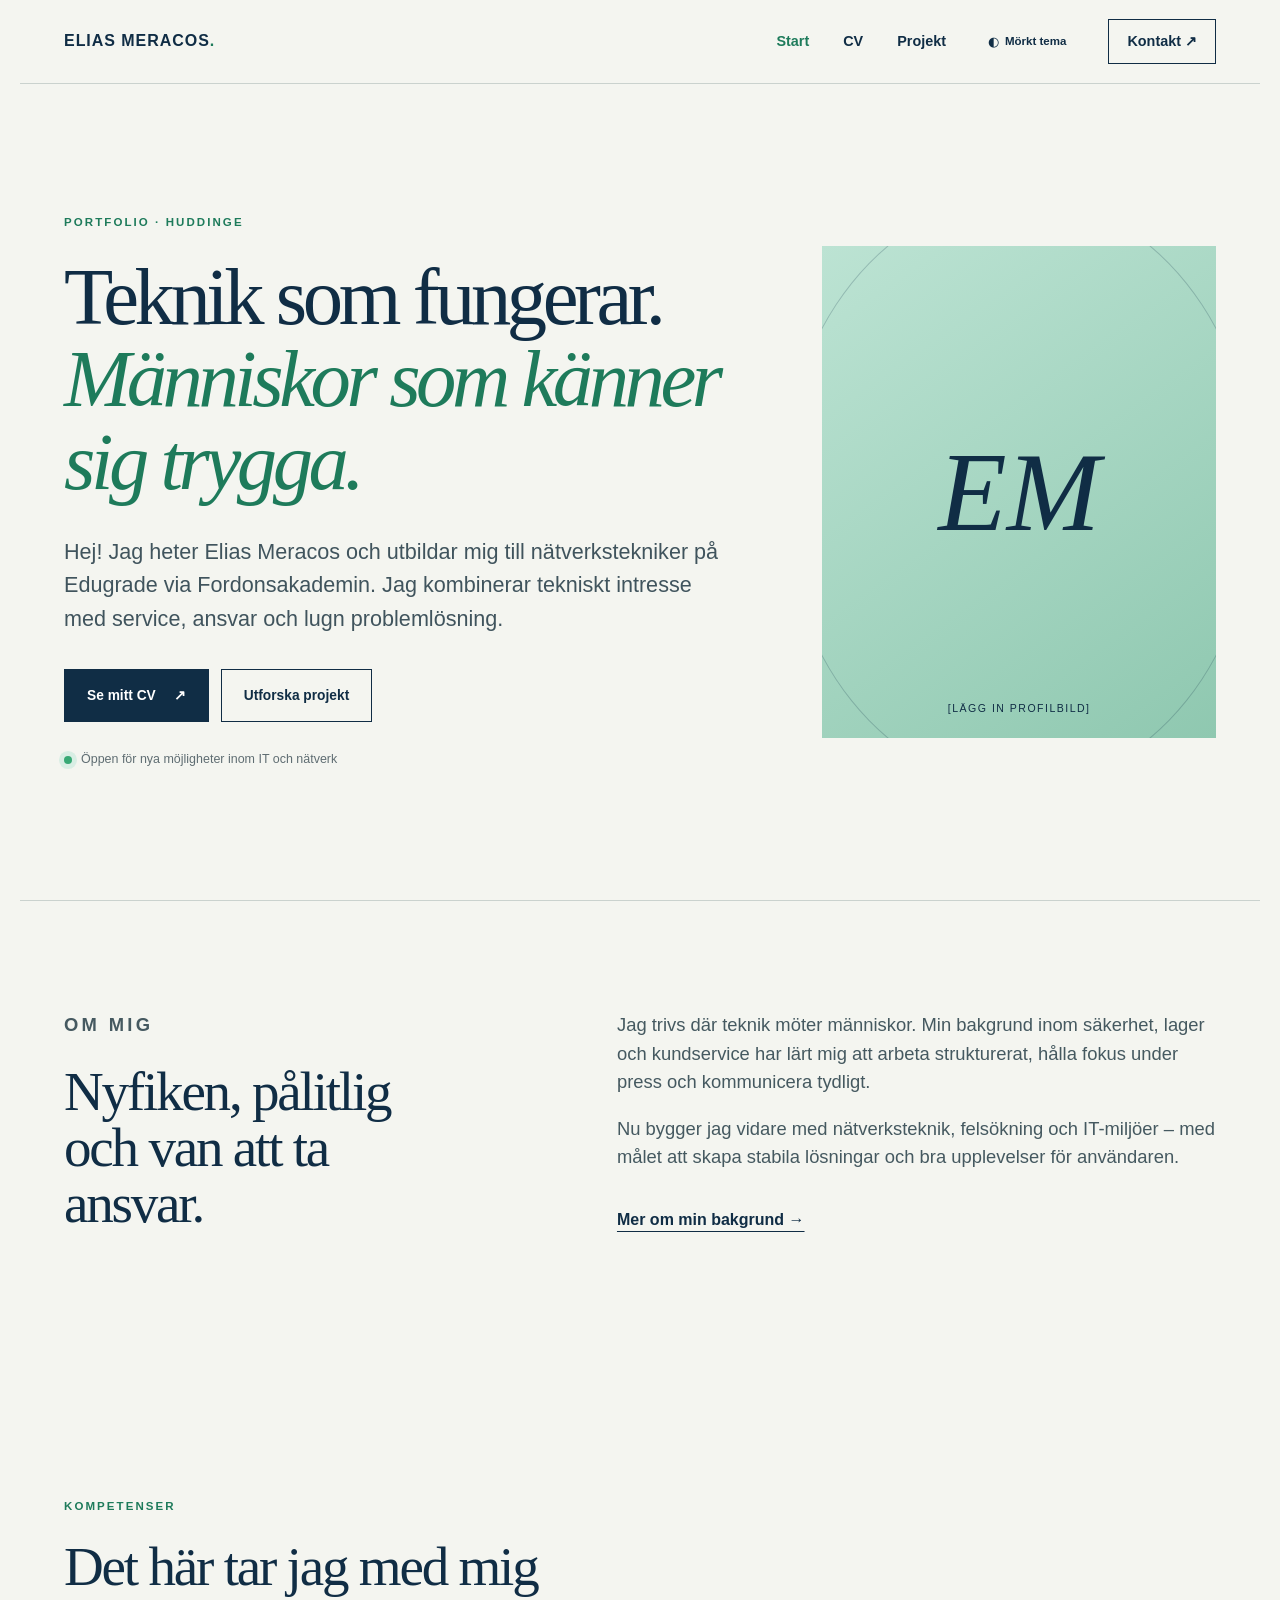
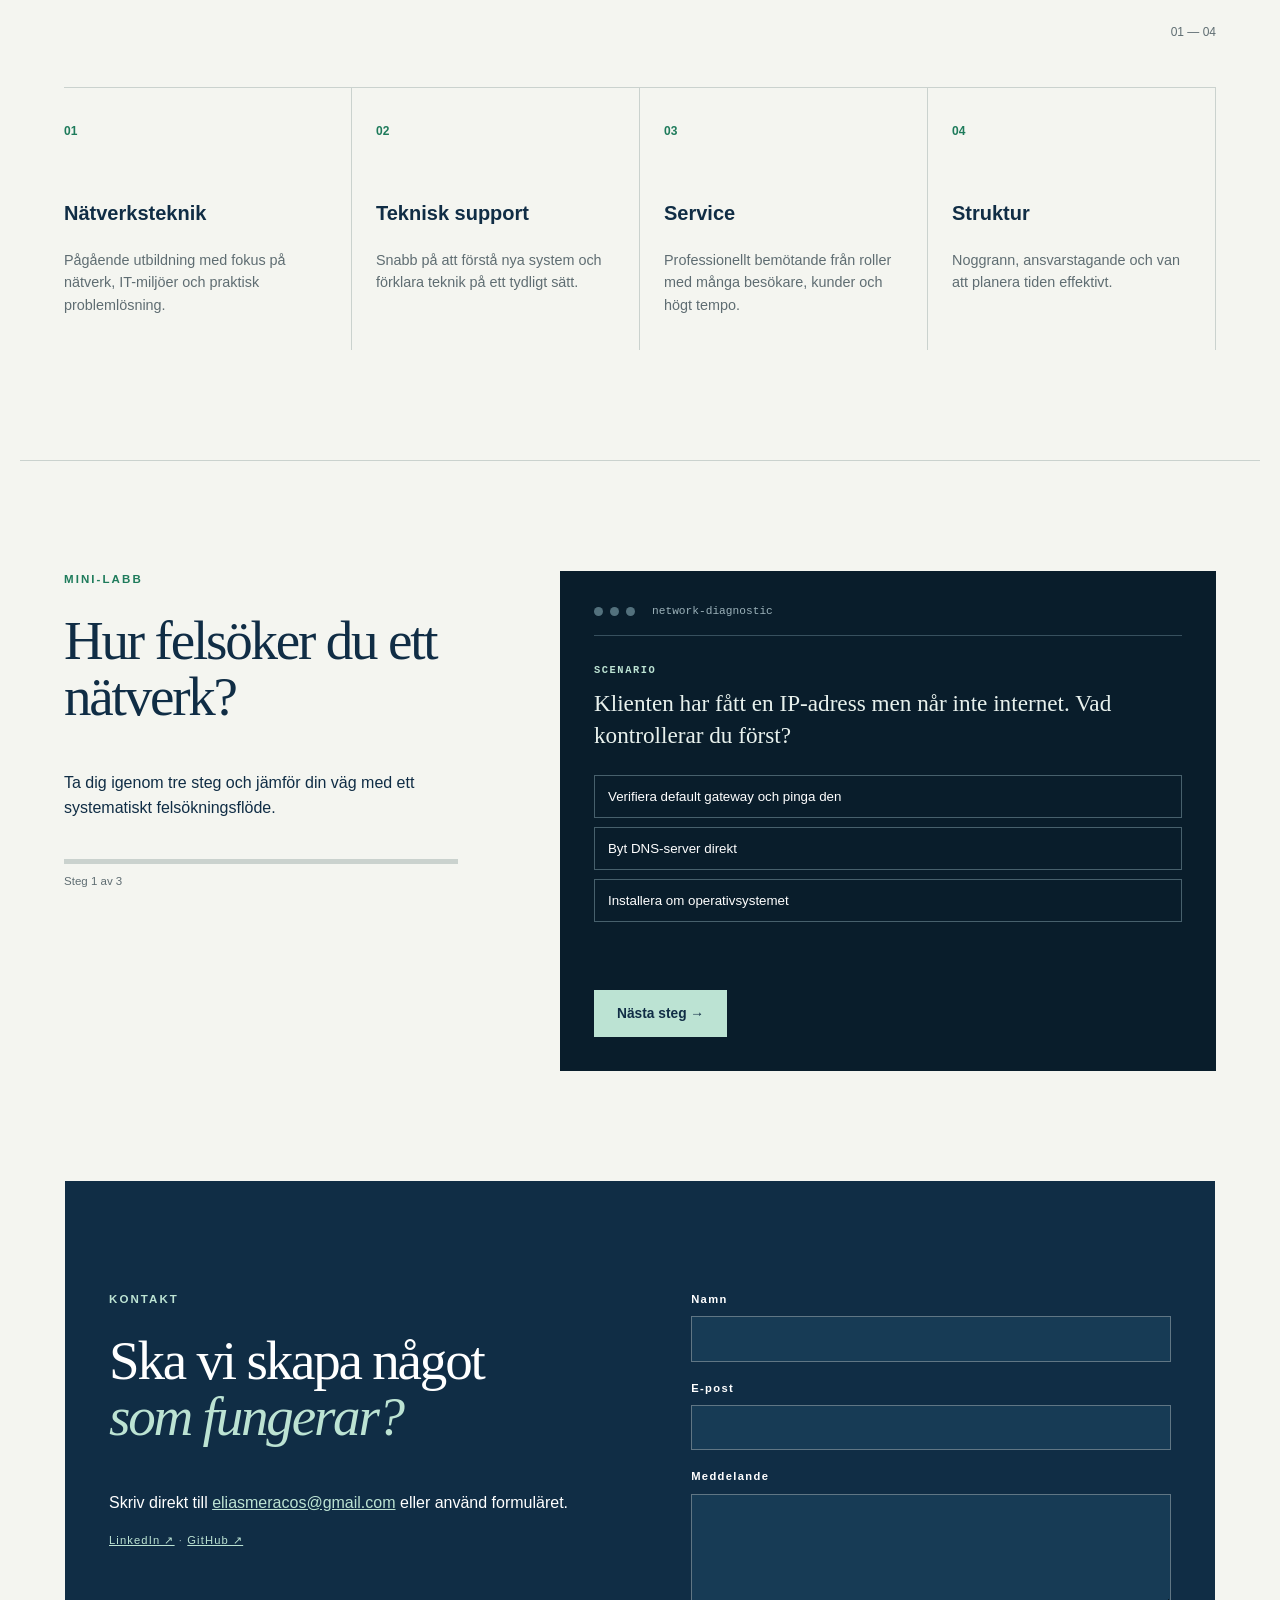
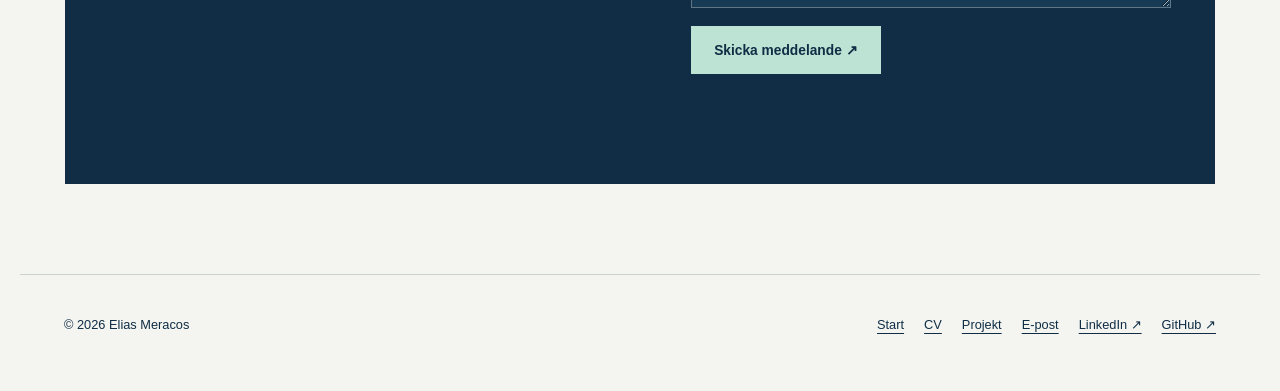
==== commit 514fa5e2: "Revert "Merge pull request #4 from dynobeats/agent/clean-infrastructure-design" This reverts commit " ====
--- a/index.html
+++ b/index.html
@@ -8,8 +8,8 @@
 <body data-page="home">
   <a class="skip" href="#main">Hoppa till innehållet</a><header id="site-header"></header>
   <main id="main">
-    <section class="hero section"><div class="hero-copy reveal"><p class="eyebrow">NÄTVERKSTEKNIK · HUDDINGE</p><h1>Teknik som fungerar.<br><span>Människor som känner sig trygga.</span></h1><p class="lead">Jag heter Elias Meracos och studerar till nätverkstekniker. Jag är särskilt intresserad av nätverksdesign, routing, switching, IT-säkerhet och systematisk felsökning.</p><div class="actions"><a class="button" href="cv.html">Se mitt CV <span>↗</span></a><a class="button ghost" href="projekt.html">Utforska projekt</a></div><div class="status"><i></i><span>Öppen för nya möjligheter inom IT och nätverk</span></div></div>
-      <div class="portrait reveal" aria-label="Stiliserad nätverksöversikt"><div class="infra-visual"><div class="infra-panel"><header><span>INFRASTRUCTURE STATUS</span><span>ONLINE</span></header><div class="infra-topology"><div class="infra-device">CLIENT<b>192.168.10.25</b></div><div class="infra-device">FIREWALL<b>pfSense</b></div><div class="infra-device">SERVER<b>Ubuntu</b></div></div><div class="infra-metrics"><div><strong>3</strong>NÄTZONER</div><div><strong>24 ms</strong>LATENS</div><div><strong>100%</strong>STATUS</div></div></div></div></div>
+    <section class="hero section"><div class="hero-copy reveal"><p class="eyebrow">PORTFOLIO · HUDDINGE</p><h1>Teknik som fungerar.<br><span>Människor som känner sig trygga.</span></h1><p class="lead">Hej! Jag heter Elias Meracos och utbildar mig till nätverkstekniker på Edugrade via Fordonsakademin. Jag kombinerar tekniskt intresse med service, ansvar och lugn problemlösning.</p><div class="actions"><a class="button" href="cv.html">Se mitt CV <span>↗</span></a><a class="button ghost" href="projekt.html">Utforska projekt</a></div><div class="status"><i></i><span>Öppen för nya möjligheter inom IT och nätverk</span></div></div>
+      <div class="portrait reveal" aria-label="Profilbildsplats för Elias Meracos"><div class="initials">EM</div><span>[LÄGG IN PROFILBILD]</span></div>
     </section>
     <section class="section about-grid" id="om"><div><p class="eyebrow">OM MIG</p><h2>Nyfiken, pålitlig och van att ta ansvar.</h2></div><div><p>Jag trivs där teknik möter människor. Min bakgrund inom säkerhet, lager och kundservice har lärt mig att arbeta strukturerat, hålla fokus under press och kommunicera tydligt.</p><p>Nu bygger jag vidare med nätverksteknik, felsökning och IT-miljöer – med målet att skapa stabila lösningar och bra upplevelser för användaren.</p><a class="text-link" href="cv.html">Mer om min bakgrund →</a></div></section>
     <section class="section"><div class="section-head"><div><p class="eyebrow">KOMPETENSER</p><h2>Det här tar jag med mig</h2></div><span>01 — 04</span></div><div class="skill-grid"><article><b>01</b><h3>Nätverksteknik</h3><p>Pågående utbildning med fokus på nätverk, IT-miljöer och praktisk problemlösning.</p></article><article><b>02</b><h3>Teknisk support</h3><p>Snabb på att förstå nya system och förklara teknik på ett tydligt sätt.</p></article><article><b>03</b><h3>Service</h3><p>Professionellt bemötande från roller med många besökare, kunder och högt tempo.</p></article><article><b>04</b><h3>Struktur</h3><p>Noggrann, ansvarstagande och van att planera tiden effektivt.</p></article></div></section>
--- a/styles.css
+++ b/styles.css
@@ -1,404 +1,8 @@
-@import url('https://fonts.googleapis.com/css2?family=Inter:wght@400;500;600;700;800&family=JetBrains+Mono:wght@400;500;600&display=swap');
-
-:root {
-  --background: #f8fafc;
-  --surface: #ffffff;
-  --surface-secondary: #f1f5f9;
-  --text-primary: #0f172a;
-  --text-secondary: #475569;
-  --text-muted: #64748b;
-  --primary: #2563eb;
-  --primary-hover: #1d4ed8;
-  --secondary-accent: #0f766e;
-  --border: #e2e8f0;
-  --success: #16a34a;
-  --focus: #3b82f6;
-  --danger: #dc2626;
-  --warning: #ca8a04;
-  --shadow-sm: 0 1px 2px rgb(15 23 42 / .04);
-  --shadow-md: 0 10px 30px rgb(15 23 42 / .07);
-  --shadow-lg: 0 24px 60px rgb(15 23 42 / .1);
-  --radius-sm: 8px;
-  --radius: 12px;
-  --radius-lg: 18px;
-  --mono: "JetBrains Mono", "SFMono-Regular", Consolas, monospace;
-  --sans: Inter, system-ui, -apple-system, BlinkMacSystemFont, "Segoe UI", sans-serif;
-  --ink: var(--text-primary);
-  --green: var(--primary);
-  --mint: #dbeafe;
-  --paper: var(--background);
-  --white: var(--surface);
-  --line: var(--border);
-  --muted: var(--text-muted);
-}
-
-* { box-sizing: border-box; }
-html { scroll-behavior: smooth; }
-body {
-  margin: 0;
-  background: var(--background);
-  color: var(--text-primary);
-  font-family: var(--sans);
-  font-size: 16px;
-  line-height: 1.7;
-  -webkit-font-smoothing: antialiased;
-}
-body::before {
-  content: "";
-  position: fixed;
-  inset: 0;
-  z-index: -1;
-  pointer-events: none;
-  opacity: .32;
-  background-image: linear-gradient(rgb(37 99 235 / .04) 1px, transparent 1px), linear-gradient(90deg, rgb(37 99 235 / .04) 1px, transparent 1px);
-  background-size: 40px 40px;
-  mask-image: linear-gradient(to bottom, #000, transparent 42rem);
-}
-a { color: inherit; }
-img { display: block; max-width: 100%; }
-button, input, textarea, select { font: inherit; }
-button, a { -webkit-tap-highlight-color: transparent; }
-:focus-visible { outline: 3px solid rgb(59 130 246 / .42); outline-offset: 3px; }
-::selection { background: #bfdbfe; color: #172554; }
-
-.skip { position: fixed; top: -80px; left: 1rem; z-index: 200; padding: .75rem 1rem; border-radius: var(--radius-sm); background: var(--text-primary); color: #fff; text-decoration: none; }
-.skip:focus { top: 1rem; }
-.section { width: min(calc(100% - 48px), 1120px); margin-inline: auto; padding: 88px 0; }
-.eyebrow, time, .education span, .detail-meta span, .console-prompt, .evidence-detail span, .decision-label {
-  margin: 0 0 18px;
-  color: var(--primary);
-  font: 600 .72rem/1.4 var(--mono);
-  letter-spacing: .1em;
-  text-transform: uppercase;
-}
-h1, h2, h3, p { margin-top: 0; }
-h1, h2, h3 { color: var(--text-primary); font-weight: 700; letter-spacing: -.035em; overflow-wrap: anywhere; }
-h1 { font-size: clamp(2.8rem, 6vw, 5.2rem); line-height: 1.02; }
-h2 { font-size: clamp(2rem, 4vw, 3.35rem); line-height: 1.12; }
-h3 { font-size: 1.18rem; line-height: 1.35; letter-spacing: -.02em; }
-.lead { max-width: 740px; color: var(--text-secondary); font-size: clamp(1.05rem, 2vw, 1.25rem); line-height: 1.75; }
-.technical-text, .tags, .status, .company, .flow-status { font-family: var(--mono); }
-
-#site-header { position: sticky; top: 0; z-index: 100; display: block; border-bottom: 1px solid rgb(226 232 240 / .9); background: rgb(255 255 255 / .88); backdrop-filter: blur(16px); }
-.site-nav { width: min(calc(100% - 48px), 1120px); min-height: 72px; margin-inline: auto; display: flex; align-items: center; justify-content: space-between; }
-.brand { display: inline-flex; align-items: center; gap: 8px; color: var(--text-primary); font-size: .91rem; font-weight: 800; letter-spacing: .055em; text-decoration: none; }
-.brand::before { content: "EM"; display: grid; width: 34px; height: 34px; place-items: center; border-radius: 9px; background: var(--primary); color: #fff; font: 600 .68rem var(--mono); letter-spacing: -.03em; }
-.brand i { color: var(--primary); font-style: normal; }
-.nav-links { display: flex; align-items: center; gap: 8px; }
-.nav-links a, .theme-toggle { min-height: 40px; display: inline-flex; align-items: center; padding: 0 13px; border-radius: var(--radius-sm); color: var(--text-secondary); font-size: .88rem; font-weight: 600; text-decoration: none; transition: background .2s, color .2s, border-color .2s; }
-.nav-links a:hover, .theme-toggle:hover { background: var(--surface-secondary); color: var(--text-primary); }
-.nav-links a.active { background: #eff6ff; color: var(--primary); }
-.nav-links .nav-contact { margin-left: 4px; border: 1px solid var(--primary); background: var(--primary); color: #fff; }
-.nav-links .nav-contact:hover { border-color: var(--primary-hover); background: var(--primary-hover); color: #fff; }
-.theme-toggle { border: 0; background: transparent; cursor: pointer; gap: 6px; }
-.theme-toggle b { font-size: .75rem; }
-.menu { display: none; min-width: 42px; min-height: 42px; border: 1px solid var(--border); border-radius: var(--radius-sm); background: var(--surface); color: var(--text-primary); cursor: pointer; }
-
-.hero { min-height: calc(92vh - 72px); display: grid; grid-template-columns: 1.12fr .88fr; align-items: center; gap: 72px; padding-top: 72px; }
-.hero h1 { max-width: 780px; margin-bottom: 28px; }
-.hero h1 span, .page-hero h1 span { color: var(--primary); }
-.actions { display: flex; flex-wrap: wrap; gap: 12px; margin-top: 32px; }
-.button { min-height: 46px; display: inline-flex; align-items: center; justify-content: center; gap: 12px; padding: 10px 18px; border: 1px solid var(--primary); border-radius: var(--radius-sm); background: var(--primary); color: #fff; font-size: .88rem; font-weight: 700; text-decoration: none; cursor: pointer; box-shadow: var(--shadow-sm); transition: transform .2s, background .2s, border-color .2s, box-shadow .2s; }
-.button:hover { transform: translateY(-2px); border-color: var(--primary-hover); background: var(--primary-hover); box-shadow: 0 8px 18px rgb(37 99 235 / .18); }
-.button.ghost, .button.line { border-color: var(--border); background: var(--surface); color: var(--text-primary); }
-.button.ghost:hover, .button.line:hover { border-color: #bfdbfe; background: #eff6ff; color: var(--primary-hover); }
-.button.light { border-color: #bfdbfe; background: #eff6ff; color: #1e40af; }
-.status { width: fit-content; display: flex; align-items: center; gap: 10px; margin-top: 28px; padding: 8px 12px; border: 1px solid #bbf7d0; border-radius: 999px; background: #f0fdf4; color: #166534; font-size: .72rem; }
-.status i { width: 8px; height: 8px; border-radius: 50%; background: var(--success); box-shadow: 0 0 0 4px rgb(22 163 74 / .12); }
-
-.portrait { position: relative; min-height: 470px; overflow: hidden; border: 1px solid #dbeafe; border-radius: var(--radius-lg); background: linear-gradient(145deg, #fff, #eff6ff); box-shadow: var(--shadow-lg); }
-.portrait::before, .portrait::after { content: ""; position: absolute; border-radius: 50%; border: 1px solid rgb(37 99 235 / .18); }
-.portrait::before { width: 330px; height: 330px; top: -100px; right: -120px; }
-.portrait::after { width: 210px; height: 210px; bottom: -80px; left: -70px; }
-.infra-visual { position: absolute; inset: 0; display: grid; place-items: center; padding: 44px; }
-.infra-panel { position: relative; z-index: 2; width: 100%; padding: 26px; border: 1px solid var(--border); border-radius: var(--radius); background: rgb(255 255 255 / .92); box-shadow: var(--shadow-md); }
-.infra-panel header { display: flex; align-items: center; justify-content: space-between; padding-bottom: 18px; border-bottom: 1px solid var(--border); color: var(--text-muted); font: 500 .68rem var(--mono); }
-.infra-panel header span:first-child::before { content: ""; display: inline-block; width: 7px; height: 7px; margin-right: 8px; border-radius: 50%; background: var(--success); box-shadow: 0 0 0 4px rgb(22 163 74 / .12); }
-.infra-topology { display: grid; grid-template-columns: repeat(3, 1fr); align-items: center; gap: 25px; padding: 44px 0 30px; }
-.infra-device { position: relative; z-index: 1; padding: 18px 8px; border: 1px solid #bfdbfe; border-radius: 10px; background: #eff6ff; color: #1e40af; text-align: center; font: 600 .68rem var(--mono); }
-.infra-device:not(:last-child)::after { content: ""; position: absolute; top: 50%; left: calc(100% + 1px); width: 26px; height: 1px; background: var(--primary); }
-.infra-device b { display: block; margin: 7px auto 0; color: var(--text-primary); font-size: .61rem; font-weight: 500; }
-.infra-metrics { display: grid; grid-template-columns: repeat(3, 1fr); gap: 8px; }
-.infra-metrics div { padding: 11px; border-radius: 8px; background: var(--surface-secondary); color: var(--text-muted); font: 500 .59rem var(--mono); }
-.infra-metrics strong { display: block; color: var(--text-primary); font-size: .82rem; }
-.portrait > .initials, .portrait > span { display: none; }
-
-.about-grid, .cv-layout, .story { display: grid; grid-template-columns: .72fr 1.28fr; gap: 80px; border-top: 1px solid var(--border); }
-.about-grid h2, .story h2 { font-size: clamp(2rem, 3.6vw, 3rem); }
-.about-grid > div:last-child > p, .story > div > p { color: var(--text-secondary); font-size: 1.06rem; }
-.text-link { display: inline-block; margin-top: 10px; color: var(--primary); font-weight: 700; text-underline-offset: 5px; }
-.section-head { display: flex; align-items: end; justify-content: space-between; gap: 30px; }
-.section-head span { color: var(--text-muted); font: .7rem var(--mono); }
-.skill-grid { display: grid; grid-template-columns: repeat(4, 1fr); gap: 16px; margin-top: 40px; }
-.skill-grid article, .edu-grid article, .competency > div { padding: 26px; border: 1px solid var(--border); border-radius: var(--radius); background: var(--surface); box-shadow: var(--shadow-sm); transition: transform .2s, border-color .2s, box-shadow .2s; }
-.skill-grid article:hover, .edu-grid article:hover, .competency > div:hover { transform: translateY(-3px); border-color: #bfdbfe; box-shadow: var(--shadow-md); }
-.skill-grid b { display: inline-grid; width: 34px; height: 28px; place-items: center; border-radius: 6px; background: #eff6ff; color: var(--primary); font: 600 .68rem var(--mono); }
-.skill-grid h3 { margin: 28px 0 10px; }
-.skill-grid p { margin-bottom: 0; color: var(--text-secondary); font-size: .91rem; }
-
-.contact, .cta, .presentation-box { width: min(calc(100% - 48px), 1120px); margin-bottom: 88px; padding: 56px; border: 1px solid #1e3a8a; border-radius: var(--radius-lg); background: linear-gradient(135deg, #172554, #1e3a8a); color: #fff; box-shadow: var(--shadow-lg); }
-.contact { display: grid; grid-template-columns: 1fr 1fr; gap: 70px; }
-.contact h2, .cta h2, .presentation-box h2 { color: #fff; }
-.contact .eyebrow, .cta .eyebrow, .presentation-box .eyebrow { color: #93c5fd; }
-.contact h2 em { color: #bfdbfe; font-style: normal; }
-.contact a { color: #bfdbfe; }
-.contact-placeholders { font: .72rem var(--mono); letter-spacing: .03em; }
-.contact form { display: grid; gap: 16px; }
-.contact label { color: #dbeafe; font-size: .76rem; font-weight: 700; }
-.contact input, .contact textarea { width: 100%; display: block; margin-top: 7px; padding: 12px 13px; border: 1px solid #64748b; border-radius: var(--radius-sm); background: rgb(255 255 255 / .08); color: #fff; resize: vertical; }
-.contact input:focus, .contact textarea:focus { border-color: #93c5fd; outline: 3px solid rgb(147 197 253 / .25); }
-
-.site-footer { width: min(calc(100% - 48px), 1120px); margin-inline: auto; padding: 38px 0 48px; border-top: 1px solid var(--border); display: flex; justify-content: space-between; gap: 30px; color: var(--text-muted); font-size: .8rem; }
-.footer-links { display: flex; flex-wrap: wrap; gap: 18px; }
-.footer-links a { color: var(--text-secondary); text-underline-offset: 4px; }
-
-.page-hero { padding-top: 110px; padding-bottom: 72px; }
-.page-hero h1 { margin-bottom: 28px; }
-.page-hero .button { margin-top: 22px; }
-.timeline { display: grid; gap: 18px; }
-.timeline article { position: relative; padding: 28px 30px 28px 38px; border: 1px solid var(--border); border-radius: var(--radius); background: var(--surface); box-shadow: var(--shadow-sm); }
-.timeline article::before { content: ""; position: absolute; top: 34px; left: -6px; width: 11px; height: 11px; border: 3px solid var(--background); border-radius: 50%; background: var(--primary); box-shadow: 0 0 0 1px #93c5fd; }
-.timeline time { display: block; margin-bottom: 10px; }
-.timeline h3 { margin-bottom: 2px; font-size: 1.35rem; }
-.company { color: var(--secondary-accent); font-size: .78rem; font-weight: 600; }
-.timeline article > p:last-child { margin-bottom: 0; color: var(--text-secondary); }
-.education { border-top: 1px solid var(--border); }
-.edu-grid { display: grid; grid-template-columns: 1fr 1fr; gap: 16px; }
-.edu-grid article { min-height: 230px; }
-.edu-grid h3 { margin: 34px 0 5px; font-size: 1.45rem; }
-.edu-grid p { color: var(--text-secondary); }
-.edu-grid small, .placeholder { color: #92400e; font-size: .75rem; }
-.competency { display: grid; grid-template-columns: 1fr 1fr; gap: 16px; }
-.competency p { margin-bottom: 0; color: var(--text-secondary); }
-
-.project-list { padding-top: 10px; }
-.project-card { overflow: hidden; margin-bottom: 28px; border: 1px solid var(--border); border-radius: var(--radius-lg); background: var(--surface); box-shadow: var(--shadow-md); }
-.project-image { position: relative; display: block; overflow: hidden; background: var(--surface-secondary); }
-.project-image img { width: 100%; aspect-ratio: 16 / 7; object-fit: cover; transition: transform .35s; }
-.project-image:hover img { transform: scale(1.015); }
-.project-info { display: grid; grid-template-columns: 1.08fr .92fr; gap: 60px; padding: 36px; }
-.project-info h2 { margin-bottom: 0; font-size: clamp(1.7rem, 3vw, 2.55rem); }
-.project-info > div:last-child > p { color: var(--text-secondary); }
-.tags { display: flex; flex-wrap: wrap; gap: 7px; margin: 20px 0 25px; }
-.tags span { display: inline-flex; padding: 5px 9px; border: 1px solid #dbeafe; border-radius: 6px; background: #eff6ff; color: #1e40af; font: 500 .72rem var(--mono); }
-.add-project { display: flex; align-items: center; gap: 24px; padding: 30px; border: 1px dashed #94a3b8; border-radius: var(--radius); color: var(--text-muted); }
-.add-project > span { font: 300 2rem var(--mono); }
-.add-project h3 { margin-bottom: 3px; }
-.add-project p { margin: 0; font: .7rem var(--mono); }
-
-.detail-hero { padding-top: 88px; }
-.detail-hero h1 { max-width: 960px; font-size: clamp(2.7rem, 5.7vw, 4.9rem); }
-.back { display: inline-flex; margin-bottom: 60px; color: var(--primary); font-weight: 700; text-decoration: none; }
-.detail-meta { display: grid; grid-template-columns: repeat(3, 1fr); gap: 14px; margin-top: 45px; }
-.detail-meta > div { padding: 18px; border: 1px solid var(--border); border-radius: var(--radius-sm); background: var(--surface); }
-.detail-meta span { display: block; margin-bottom: 4px; }
-.detail-meta b { font-size: .9rem; }
-.wide-cover, .clean-slide { overflow: hidden; border: 1px solid var(--border); border-radius: var(--radius-lg); background: var(--surface); box-shadow: var(--shadow-lg); }
-.clean-slide img, .wide-cover img { width: 100%; }
-.story { border-top: 1px solid var(--border); }
-.story h3 { margin: 35px 0 10px; }
-.big-copy { color: var(--text-primary) !important; font-size: 1.35rem !important; font-weight: 500; }
-.presentation-box { display: flex; align-items: end; justify-content: space-between; gap: 50px; }
-.presentation-box > div:first-child { max-width: 650px; }
-.presentation-box h2 { font-size: clamp(2.2rem, 4vw, 3.4rem); }
-
-.slide-section { padding-top: 20px; }
-.slide-heading { display: flex; justify-content: space-between; align-items: end; gap: 30px; margin-bottom: 30px; }
-.slide-heading h2 { margin-bottom: 0; }
-.slide-heading > p { color: var(--text-muted); text-align: right; font: .75rem var(--mono); }
-.slide-viewer { position: relative; padding: 22px 72px; border: 1px solid var(--border); border-radius: var(--radius-lg); background: var(--surface-secondary); }
-.slide-viewer > img { width: 100%; aspect-ratio: 16 / 9; object-fit: contain; border-radius: 4px; background: #fff; box-shadow: var(--shadow-md); }
-.slide-arrow { position: absolute; z-index: 2; top: 50%; width: 42px; height: 42px; transform: translateY(-50%); border: 1px solid var(--border); border-radius: 50%; background: var(--surface); color: var(--text-primary); cursor: pointer; transition: background .2s, color .2s; }
-.slide-arrow:hover { background: var(--primary); color: #fff; }
-.slide-arrow.previous { left: 15px; }
-.slide-arrow.next { right: 15px; }
-.slide-thumbs { display: grid; grid-template-columns: repeat(6, 1fr); gap: 9px; margin-top: 12px; }
-.slide-thumbs button { position: relative; padding: 0; overflow: hidden; border: 2px solid transparent; border-radius: 6px; background: none; cursor: pointer; }
-.slide-thumbs button.active { border-color: var(--primary); }
-.slide-thumbs img { width: 100%; aspect-ratio: 16 / 9; object-fit: cover; }
-.slide-thumbs span { position: absolute; right: 3px; bottom: 3px; padding: 1px 5px; border-radius: 4px; background: var(--text-primary); color: #fff; font: .6rem var(--mono); }
-
-.assessment, .network-lab, .troubleshoot { display: grid; grid-template-columns: .75fr 1.25fr; gap: 65px; border-top: 1px solid var(--border); }
-.assessment-intro > p, .challenge-copy > p { color: var(--text-secondary); }
-.model-note { margin-top: 30px; padding-left: 14px; border-left: 3px solid var(--secondary-accent); color: var(--text-secondary); font-size: .8rem; }
-.assessment-tool, .topology { padding: 30px; border: 1px solid var(--border); border-radius: var(--radius); background: var(--surface); box-shadow: var(--shadow-md); }
-.field > label, .field-grid label { color: var(--text-secondary); font-size: .75rem; font-weight: 700; }
-.field > label { display: flex; justify-content: space-between; }
-.field output { color: var(--primary); font-family: var(--mono); }
-.field input { width: 100%; margin: 14px 0 25px; accent-color: var(--primary); }
-.field-grid { display: grid; grid-template-columns: 1fr 1fr; gap: 15px; }
-.field-grid select { width: 100%; display: block; margin-top: 7px; padding: 11px; border: 1px solid var(--border); border-radius: var(--radius-sm); background: var(--background); color: var(--text-primary); }
-.checks { display: flex; flex-wrap: wrap; gap: 22px; margin: 24px 0; }
-.checks label { font-size: .86rem; }
-.checks input { accent-color: var(--primary); }
-.decision { display: grid; grid-template-columns: auto 1fr; align-items: center; gap: 22px; padding-top: 25px; border-top: 1px solid var(--border); }
-.score-ring { --score: 0deg; width: 104px; height: 104px; display: grid; place-content: center; border-radius: 50%; text-align: center; background: radial-gradient(circle at center, #fff 59%, transparent 61%), conic-gradient(var(--success) var(--score), var(--border) 0); }
-.score-ring[data-state="medium"] { background: radial-gradient(circle at center, #fff 59%, transparent 61%), conic-gradient(var(--warning) var(--score), var(--border) 0); }
-.score-ring[data-state="low"] { background: radial-gradient(circle at center, #fff 59%, transparent 61%), conic-gradient(var(--danger) var(--score), var(--border) 0); }
-.score-ring strong { font-size: 1.8rem; line-height: 1; }
-.score-ring span { color: var(--text-muted); font-size: .62rem; }
-.decision-label { margin-bottom: 4px; }
-.decision h3 { margin-bottom: 7px; }
-.decision > div > p:last-child { margin: 0; color: var(--text-secondary); font-size: .82rem; }
-.score-breakdown { margin-top: 26px; }
-.score-breakdown > div { display: grid; grid-template-columns: 72px 1fr 40px; align-items: center; gap: 10px; margin: 8px 0; font: .68rem var(--mono); }
-.score-breakdown i { height: 6px; overflow: hidden; border-radius: 99px; background: var(--border); }
-.score-breakdown b { height: 100%; display: block; background: var(--primary); transition: width .3s; }
-.score-breakdown strong { text-align: right; }
-
-.flow-buttons { display: grid; gap: 8px; margin-top: 30px; }
-.flow-buttons button { padding: 12px 14px; border: 1px solid var(--border); border-radius: var(--radius-sm); background: var(--surface); color: var(--text-primary); text-align: left; font-weight: 700; cursor: pointer; }
-.flow-buttons button:hover, .flow-buttons button.selected { border-color: #bfdbfe; background: #eff6ff; color: var(--primary); }
-.topology { min-height: 590px; }
-.net-node { position: relative; z-index: 2; padding: 15px 18px; border: 1px solid var(--border); border-radius: var(--radius-sm); background: var(--background); text-align: center; transition: transform .2s, background .2s, color .2s; }
-.net-node span { display: block; color: var(--primary); font: .6rem var(--mono); letter-spacing: .08em; }
-.net-node b { display: block; margin-top: 4px; }
-.net-node.active { transform: scale(1.025); border-color: var(--primary); background: var(--primary); color: #fff; }
-.net-node.active span { color: #dbeafe; }
-.net-node.internet, .net-node.pfsense { max-width: 280px; margin: auto; }
-.net-node.pfsense { border-width: 2px; border-color: var(--primary); }
-.net-link { position: relative; display: block; background: #cbd5e1; transition: background .2s, box-shadow .2s; }
-.net-link.active { background: var(--primary); box-shadow: 0 0 0 3px rgb(37 99 235 / .12); }
-.net-link.vertical { width: 2px; height: 42px; margin: auto; }
-.branches { position: relative; height: 58px; }
-.branches::before { content: ""; position: absolute; top: 28px; left: 25%; right: 25%; height: 2px; background: #cbd5e1; }
-.branches .net-link { position: absolute; top: 28px; width: 2px; height: 31px; }
-.branches .left { left: 25%; }
-.branches .right { right: 25%; }
-.branches:has(.net-link.active)::before { background: linear-gradient(90deg, var(--primary), #cbd5e1 48%, var(--primary)); }
-.lanes { display: grid; grid-template-columns: 1fr 1fr; gap: 45px; }
-.dns-name { margin-top: 10px; color: var(--secondary-accent); text-align: center; font: .75rem var(--mono); }
-.flow-status { margin-top: 30px; padding-top: 20px; border-top: 1px solid var(--border); color: var(--text-secondary); font-size: .75rem; }
-.downloads { display: flex; align-items: end; justify-content: space-between; gap: 40px; border-top: 1px solid var(--border); }
-.downloads h2 { margin-bottom: 0; }
-
-.challenge-progress { height: 6px; overflow: hidden; margin-top: 32px; border-radius: 99px; background: var(--border); }
-.challenge-progress i { width: 0; height: 100%; display: block; background: var(--primary); transition: width .3s; }
-.challenge-copy > span { display: block; margin-top: 8px; color: var(--text-muted); font: .7rem var(--mono); }
-.challenge-console { min-height: 420px; padding: 28px; border: 1px solid #1e3a8a; border-radius: var(--radius); background: #0f172a; color: #e2e8f0; box-shadow: var(--shadow-lg); }
-.console-top { display: flex; align-items: center; gap: 7px; margin-bottom: 25px; padding-bottom: 16px; border-bottom: 1px solid #334155; }
-.console-top span { width: 8px; height: 8px; border-radius: 50%; background: #64748b; }
-.console-top b { margin-left: 9px; color: #94a3b8; font: 400 .68rem var(--mono); }
-.console-prompt { color: #93c5fd; }
-.challenge-console h3 { color: #f8fafc; font-size: 1.3rem; font-weight: 500; }
-.challenge-options { display: grid; gap: 8px; }
-.challenge-options button { padding: 12px; border: 1px solid #475569; border-radius: var(--radius-sm); background: transparent; color: #f8fafc; text-align: left; cursor: pointer; }
-.challenge-options button:hover:not(:disabled) { border-color: #93c5fd; background: rgb(37 99 235 / .14); }
-.challenge-options button.correct { border-color: #4ade80; background: #166534; }
-.challenge-options button.partial { border-color: #facc15; background: #713f12; }
-.challenge-options button.wrong { border-color: #f87171; background: #7f1d1d; }
-.challenge-feedback { min-height: 58px; padding-top: 14px; color: #cbd5e1; font-size: .84rem; }
-.challenge-feedback.success { color: #86efac; }
-.challenge-feedback.notice { color: #fde68a; }
-
-.evidence { border-top: 1px solid var(--border); }
-.evidence-head { display: grid; grid-template-columns: 1fr .62fr; align-items: end; gap: 70px; }
-.evidence-head > p { color: var(--text-secondary); }
-.matrix-wrap { margin-top: 40px; overflow-x: auto; border: 1px solid var(--border); border-radius: var(--radius); background: var(--surface); }
-.evidence-matrix { width: 100%; min-width: 680px; border-collapse: collapse; }
-.evidence-matrix th, .evidence-matrix td { padding: 16px; border-bottom: 1px solid var(--border); text-align: left; }
-.evidence-matrix thead th { background: var(--surface-secondary); color: var(--text-secondary); font: 600 .68rem var(--mono); letter-spacing: .04em; }
-.evidence-matrix tbody th { font-size: .9rem; }
-.evidence-matrix button { width: 100%; padding: 9px; border: 1px solid var(--border); border-radius: 6px; background: var(--surface); color: var(--text-primary); cursor: pointer; }
-.evidence-matrix button:hover, .evidence-matrix button.selected { border-color: var(--primary); background: #eff6ff; color: var(--primary); }
-.evidence-detail { display: grid; grid-template-columns: 130px 1fr; gap: 20px; margin-top: 16px; padding: 20px; border: 1px solid #bfdbfe; border-radius: var(--radius); background: #eff6ff; color: var(--text-primary); }
-.evidence-detail span { margin: 0; }
-.evidence-detail p { margin: 0; }
-
-.reveal { animation: rise .55s ease both; }
-@keyframes rise { from { opacity: 0; transform: translateY(14px); } to { opacity: 1; transform: none; } }
-
-:root[data-theme="dark"] {
-  --background: #0f172a;
-  --surface: #172033;
-  --surface-secondary: #1e293b;
-  --text-primary: #f8fafc;
-  --text-secondary: #cbd5e1;
-  --text-muted: #94a3b8;
-  --border: #334155;
-  --primary: #60a5fa;
-  --primary-hover: #93c5fd;
-  --secondary-accent: #5eead4;
-  --ink: var(--text-primary);
-  --paper: var(--background);
-  --white: var(--surface);
-  --line: var(--border);
-  --muted: var(--text-muted);
-}
-html[data-theme="dark"] #site-header { background: rgb(15 23 42 / .88); }
-html[data-theme="dark"] .portrait, html[data-theme="dark"] .infra-panel { background: #172033; }
-html[data-theme="dark"] .infra-device, html[data-theme="dark"] .tags span, html[data-theme="dark"] .nav-links a.active { background: #1e3a5f; color: #bfdbfe; }
-html[data-theme="dark"] .infra-metrics div { background: #1e293b; }
-html[data-theme="dark"] .status { border-color: #166534; background: #052e16; color: #86efac; }
-html[data-theme="dark"] .button.ghost, html[data-theme="dark"] .button.line { background: var(--surface); color: var(--text-primary); }
-html[data-theme="dark"] .score-ring { background: radial-gradient(circle at center, #172033 59%, transparent 61%), conic-gradient(var(--success) var(--score), var(--border) 0); }
-html[data-theme="dark"] .score-ring[data-state="medium"] { background: radial-gradient(circle at center, #172033 59%, transparent 61%), conic-gradient(var(--warning) var(--score), var(--border) 0); }
-html[data-theme="dark"] .score-ring[data-state="low"] { background: radial-gradient(circle at center, #172033 59%, transparent 61%), conic-gradient(var(--danger) var(--score), var(--border) 0); }
-html[data-theme="dark"] .field-grid select, html[data-theme="dark"] .net-node { background: var(--surface-secondary); color: var(--text-primary); }
-
-@media (max-width: 900px) {
-  .hero { grid-template-columns: 1fr; min-height: auto; gap: 48px; }
-  .portrait { min-height: 420px; max-width: 620px; }
-  .skill-grid { grid-template-columns: 1fr 1fr; }
-  .about-grid, .cv-layout, .story, .project-info, .assessment, .network-lab, .troubleshoot { grid-template-columns: 1fr; gap: 38px; }
-  .project-info { padding: 30px; }
-  .contact { grid-template-columns: 1fr; gap: 38px; }
-  .evidence-head { grid-template-columns: 1fr; gap: 16px; }
-}
-
-@media (max-width: 720px) {
-  .section { width: min(calc(100% - 32px), 1120px); padding: 64px 0; }
-  .site-nav, .site-footer { width: min(calc(100% - 32px), 1120px); }
-  .menu { display: inline-grid; place-items: center; }
-  .nav-links { position: absolute; top: 72px; left: 0; right: 0; display: none; padding: 14px 16px 18px; border-bottom: 1px solid var(--border); background: rgb(255 255 255 / .98); box-shadow: var(--shadow-md); flex-direction: column; align-items: stretch; }
-  html[data-theme="dark"] .nav-links { background: #0f172a; }
-  .nav-links.open { display: flex; }
-  .nav-links a, .theme-toggle { width: 100%; justify-content: flex-start; }
-  .nav-links .nav-contact { margin: 5px 0 0; justify-content: center; }
-  .page-hero { padding-top: 80px; }
-  .portrait { min-height: 380px; }
-  .infra-visual { padding: 24px; }
-  .infra-panel { padding: 20px; }
-  .contact, .cta, .presentation-box { width: min(calc(100% - 32px), 1120px); padding: 34px 24px; }
-  .project-image img { aspect-ratio: 16 / 9; }
-  .detail-meta { grid-template-columns: 1fr; }
-  .edu-grid, .competency { grid-template-columns: 1fr; }
-  .presentation-box, .downloads, .slide-heading { display: block; }
-  .presentation-box .actions, .downloads .actions { margin-top: 25px; }
-  .slide-heading > p { text-align: left; }
-  .slide-viewer { padding: 10px 48px; }
-  .slide-arrow { width: 34px; height: 34px; }
-  .slide-arrow.previous { left: 7px; }
-  .slide-arrow.next { right: 7px; }
-  .slide-thumbs { grid-template-columns: repeat(4, 1fr); }
-  .site-footer { flex-direction: column; }
-}
-
-@media (max-width: 520px) {
-  h1 { font-size: 2.75rem; }
-  .hero { padding-top: 52px; }
-  .hero h1 { font-size: 2.65rem; }
-  .actions .button { width: 100%; }
-  .portrait { min-height: 330px; }
-  .infra-topology { gap: 14px; padding: 35px 0 24px; }
-  .infra-device { padding: 13px 4px; font-size: .58rem; }
-  .infra-device:not(:last-child)::after { width: 15px; }
-  .infra-metrics div { padding: 8px; font-size: .5rem; }
-  .skill-grid { grid-template-columns: 1fr; }
-  .contact { margin-bottom: 64px; }
-  .project-info { padding: 22px; }
-  .field-grid, .decision { grid-template-columns: 1fr; }
-  .assessment-tool, .topology { padding: 20px; }
-  .lanes { gap: 16px; }
-  .evidence-detail { grid-template-columns: 1fr; }
-  .slide-thumbs { grid-template-columns: repeat(3, 1fr); }
-}
-
-@media (prefers-reduced-motion: reduce) {
-  *, *::before, *::after {
-    scroll-behavior: auto !important;
-    animation-duration: .01ms !important;
-    animation-iteration-count: 1 !important;
-    transition-duration: .01ms !important;
-  }
-}
+:root{--ink:#102d45;--green:#1e7b5b;--mint:#bce3d3;--paper:#f4f5f0;--white:#fff;--line:#cad2ce;--muted:#5f6d72;--serif:Georgia,'Times New Roman',serif;--sans:Inter,Arial,sans-serif}*{box-sizing:border-box}html{scroll-behavior:smooth}body{margin:0;background:var(--paper);color:var(--ink);font-family:var(--sans);line-height:1.55}a{color:inherit}img{max-width:100%;display:block}.skip{position:fixed;top:-60px;left:1rem;z-index:100;background:#fff;padding:.8rem}.skip:focus{top:1rem}.section{max-width:1240px;margin:auto;padding:110px 44px}.eyebrow{font-size:.72rem;font-weight:800;letter-spacing:.18em;margin:0 0 24px;color:var(--green)}h1,h2,h3,p{margin-top:0}h1,h2{font-family:var(--serif);font-weight:400;line-height:1.02}h1{font-size:clamp(3.6rem,8vw,7.5rem);letter-spacing:-.055em}h2{font-size:clamp(2.3rem,4.3vw,4.6rem);letter-spacing:-.04em}h3{font-size:1.25rem}.lead{font-size:clamp(1.08rem,1.8vw,1.35rem);color:#40545d;max-width:700px}.site-nav{height:84px;display:flex;align-items:center;justify-content:space-between;max-width:1240px;margin:auto;padding:0 44px;border-bottom:1px solid var(--line)}.brand{text-decoration:none;font-weight:800;letter-spacing:.06em}.brand i{color:var(--green);font-style:normal}.nav-links{display:flex;gap:34px;align-items:center}.nav-links a{text-decoration:none;font-size:.9rem;font-weight:650}.nav-links a.active{color:var(--green)}.nav-contact{border:1px solid var(--ink);padding:10px 18px}.menu{display:none;border:0;background:none;font-size:1.5rem}.hero{min-height:calc(100vh - 84px);display:grid;grid-template-columns:1.25fr .75fr;gap:8vw;align-items:center}.hero h1{font-size:clamp(3.4rem,6.3vw,6.6rem);margin-bottom:32px}.hero h1 span,.page-hero h1 span{color:var(--green);font-style:italic}.actions{display:flex;gap:12px;flex-wrap:wrap;margin-top:34px}.button{display:inline-flex;gap:18px;align-items:center;text-decoration:none;background:var(--ink);color:white;padding:15px 22px;border:1px solid var(--ink);font-weight:750;font-size:.86rem;transition:.25s}.button:hover{transform:translateY(-3px);background:var(--green);border-color:var(--green)}.button:focus-visible,a:focus-visible{outline:3px solid #e4a530;outline-offset:3px}.button.ghost{background:transparent;color:var(--ink)}.status{display:flex;align-items:center;gap:9px;margin-top:28px;font-size:.78rem;color:var(--muted)}.status i{width:8px;height:8px;border-radius:50%;background:#38a975;box-shadow:0 0 0 5px #d8eee4}.portrait{aspect-ratio:4/5;position:relative;background:linear-gradient(145deg,var(--mint),#8fc8b0);display:grid;place-items:center;overflow:hidden}.portrait:before{content:"";position:absolute;width:120%;height:120%;border:1px solid rgba(16,45,69,.22);border-radius:50%}.portrait .initials{font:italic 7rem var(--serif);z-index:1}.portrait span{position:absolute;bottom:22px;font-size:.66rem;letter-spacing:.14em}.about-grid,.cv-layout,.story{display:grid;grid-template-columns:.8fr 1.2fr;gap:12vw;border-top:1px solid var(--line)}.about-grid p,.story>div>p{font-size:1.15rem;color:#455960}.text-link{display:inline-block;margin-top:18px;font-weight:750;text-underline-offset:6px}.section-head{display:flex;justify-content:space-between;align-items:end}.section-head span{color:var(--muted);font-size:.75rem}.skill-grid{display:grid;grid-template-columns:repeat(4,1fr);border-top:1px solid var(--line);margin-top:46px}.skill-grid article{padding:30px 24px 20px 0;border-right:1px solid var(--line);min-height:240px}.skill-grid article:not(:first-child){padding-left:24px}.skill-grid b{color:var(--green);font-size:.75rem}.skill-grid h3{margin-top:55px}.skill-grid p{font-size:.9rem;color:var(--muted)}.cta,.presentation-box{background:var(--ink);color:white;max-width:1150px;margin-bottom:90px}.cta .eyebrow,.presentation-box .eyebrow{color:var(--mint)}.cta h2 em{color:var(--mint);font-weight:400}.button.light{background:var(--mint);color:var(--ink);border-color:var(--mint)}.button.line{background:transparent;border-color:#9bb0ba}.site-footer{max-width:1240px;margin:auto;padding:40px 44px 55px;border-top:1px solid var(--line);display:flex;justify-content:space-between;font-size:.8rem}.footer-links{display:flex;gap:20px}.footer-links a{text-underline-offset:4px}.page-hero{padding-top:130px;padding-bottom:100px}.page-hero h1{margin-bottom:35px}.page-hero .button{margin-top:24px}.timeline article{position:relative;padding:0 0 60px 42px;border-left:1px solid var(--line)}.timeline article:before{content:"";position:absolute;left:-6px;top:5px;width:11px;height:11px;background:var(--green);border-radius:50%}.timeline time,.education span{font-size:.68rem;letter-spacing:.12em;color:var(--green);font-weight:800}.timeline h3{font:2rem var(--serif);margin:10px 0 2px}.company{font-weight:800}.timeline article>p:last-child{color:var(--muted);max-width:620px}.education{border-top:1px solid var(--line)}.edu-grid{display:grid;grid-template-columns:1fr 1fr;gap:24px}.edu-grid article{background:white;padding:40px}.edu-grid h3{font:2rem var(--serif);margin:35px 0 6px}.edu-grid small,.placeholder{color:#8a5b22}.competency{display:grid;grid-template-columns:1fr 1fr}.competency>div{padding:30px 40px 30px 0;border-top:1px solid var(--line)}.competency p{color:var(--muted)}.project-list{padding-top:20px}.project-card{border-top:1px solid var(--line);padding-top:50px}.project-image{overflow:hidden;display:block}.project-image img{width:100%;aspect-ratio:16/8;object-fit:cover;transition:.5s}.project-image:hover img{transform:scale(1.02)}.project-info{display:grid;grid-template-columns:1fr 1fr;gap:7vw;padding:45px 0 90px}.project-info h2{font-size:clamp(2.2rem,4vw,4rem)}.tags{display:flex;gap:8px;flex-wrap:wrap;margin:24px 0}.tags span{border:1px solid var(--line);padding:6px 10px;font-size:.7rem}.add-project{border:1px dashed #9aaba8;padding:35px;display:flex;gap:25px;align-items:center;color:var(--muted)}.add-project>span{font-size:2rem}.add-project h3{margin-bottom:4px}.add-project p{margin:0;font-size:.75rem}.detail-hero{padding-top:90px}.detail-hero h1{max-width:1000px}.back{display:inline-block;margin-bottom:80px;font-size:.8rem}.detail-meta{display:grid;grid-template-columns:repeat(3,1fr);border-top:1px solid var(--line);padding-top:26px}.detail-meta span{display:block;font-size:.65rem;letter-spacing:.13em;color:var(--green)}.wide-cover{width:100%;box-shadow:0 20px 60px rgba(16,45,69,.14)}.story h3{margin-top:44px}.big-copy{font:1.8rem/1.35 var(--serif)!important;color:var(--ink)!important}.presentation-box{display:flex;justify-content:space-between;align-items:end;gap:60px}.presentation-box h2{font-size:3.5rem}.presentation-box>div:first-child{max-width:650px}.reveal{animation:rise .7s ease both}@keyframes rise{from{opacity:0;transform:translateY(22px)}to{opacity:1;transform:none}}@media(max-width:800px){.section{padding:75px 22px}.site-nav{padding:0 22px}.menu{display:block}.nav-links{display:none;position:absolute;z-index:20;top:84px;left:0;right:0;background:var(--paper);padding:28px 22px;flex-direction:column;align-items:flex-start;border-bottom:1px solid var(--line)}.nav-links.open{display:flex}.hero{grid-template-columns:1fr;padding-top:65px}.portrait{max-width:430px}.about-grid,.cv-layout,.story,.project-info{grid-template-columns:1fr;gap:35px}.skill-grid{grid-template-columns:1fr 1fr}.skill-grid article:nth-child(2){border-right:0}.edu-grid,.competency{grid-template-columns:1fr}.detail-meta{grid-template-columns:1fr;gap:20px}.presentation-box{display:block}.site-footer{padding:35px 22px;flex-direction:column;gap:20px}}@media(max-width:480px){.skill-grid{grid-template-columns:1fr}.skill-grid article{border-right:0;border-bottom:1px solid var(--line);padding-left:0!important}.hero h1{font-size:3.2rem}.actions .button{width:100%;justify-content:space-between}.detail-meta{font-size:.8rem}.site-footer{align-items:flex-start}.footer-links{flex-wrap:wrap}}
+.contact{display:grid;grid-template-columns:1fr 1fr;gap:8vw;background:var(--ink);color:white;max-width:1150px;margin-bottom:90px}.contact .eyebrow{color:var(--mint)}.contact h2 em,.contact a{color:var(--mint)}.contact-placeholders{font-size:.7rem;letter-spacing:.1em;color:#9bb0ba}.contact form{display:grid;gap:18px}.contact label{font-size:.7rem;letter-spacing:.12em;font-weight:750}.contact input,.contact textarea{display:block;width:100%;margin-top:8px;border:1px solid #607684;background:#173b55;color:white;padding:13px;font:inherit;resize:vertical}.contact input:focus,.contact textarea:focus{outline:3px solid var(--mint);outline-offset:2px}.contact button{cursor:pointer;width:max-content}@media(max-width:800px){.contact{grid-template-columns:1fr}}
+.slide-section{padding-top:20px}.slide-heading{display:flex;justify-content:space-between;align-items:end;margin-bottom:35px}.slide-heading h2{margin-bottom:0}.slide-heading>p{text-align:right;color:var(--muted)}.slide-viewer{position:relative;background:#dfe4e1;padding:22px 76px}.slide-viewer>img{width:100%;aspect-ratio:16/9;object-fit:contain;background:white;box-shadow:0 14px 45px rgba(16,45,69,.18)}.slide-arrow{position:absolute;z-index:2;top:50%;transform:translateY(-50%);width:46px;height:46px;border:1px solid var(--ink);border-radius:50%;background:var(--paper);color:var(--ink);font-size:1.25rem;cursor:pointer;transition:.2s}.slide-arrow:hover{background:var(--ink);color:white}.slide-arrow.previous{left:15px}.slide-arrow.next{right:15px}.slide-thumbs{display:grid;grid-template-columns:repeat(6,1fr);gap:10px;margin-top:14px}.slide-thumbs button{position:relative;padding:0;border:3px solid transparent;background:none;cursor:pointer}.slide-thumbs button.active{border-color:var(--green)}.slide-thumbs img{width:100%;aspect-ratio:16/9;object-fit:cover}.slide-thumbs span{position:absolute;right:3px;bottom:3px;background:var(--ink);color:white;font-size:.62rem;padding:2px 5px}@media(max-width:800px){.slide-heading{display:block}.slide-heading>p{text-align:left}.slide-viewer{padding:10px 48px}.slide-arrow{width:36px;height:36px}.slide-arrow.previous{left:6px}.slide-arrow.next{right:6px}.slide-thumbs{grid-template-columns:repeat(4,1fr)}}
+.assessment{display:grid;grid-template-columns:.72fr 1.28fr;gap:7vw;border-top:1px solid var(--line)}.assessment-intro h2{font-size:clamp(2.4rem,4vw,4.1rem)}.assessment-intro>p{color:var(--muted)}.model-note{font-size:.78rem;border-left:3px solid var(--green);padding-left:14px;margin-top:35px}.assessment-tool{background:white;padding:36px}.field>label,.field-grid label{font-size:.72rem;font-weight:800;letter-spacing:.06em}.field>label{display:flex;justify-content:space-between}.field output{color:var(--green)}.field input{width:100%;accent-color:var(--green);margin:16px 0 28px}.field-grid{display:grid;grid-template-columns:1fr 1fr;gap:18px}.field-grid select{display:block;width:100%;margin-top:8px;padding:12px;border:1px solid var(--line);background:var(--paper);color:var(--ink);font:inherit}.checks{display:flex;gap:26px;flex-wrap:wrap;margin:25px 0}.checks label{font-size:.85rem}.checks input{accent-color:var(--green)}.decision{display:grid;grid-template-columns:auto 1fr;gap:24px;align-items:center;border-top:1px solid var(--line);padding-top:28px}.score-ring{--score:0deg;width:108px;height:108px;border-radius:50%;display:grid;place-content:center;text-align:center;background:radial-gradient(circle at center,white 59%,transparent 61%),conic-gradient(var(--green) var(--score),#dde4e0 0)}.score-ring[data-state="medium"]{background:radial-gradient(circle at center,white 59%,transparent 61%),conic-gradient(#d19a32 var(--score),#dde4e0 0)}.score-ring[data-state="low"]{background:radial-gradient(circle at center,white 59%,transparent 61%),conic-gradient(#a64d45 var(--score),#dde4e0 0)}.score-ring strong{font:2rem var(--serif);line-height:1}.score-ring span{font-size:.62rem;color:var(--muted)}.decision-label{font-size:.62rem;letter-spacing:.14em;color:var(--green);font-weight:800;margin-bottom:5px}.decision h3{font:1.65rem var(--serif);margin-bottom:7px}.decision>div>p:last-child{font-size:.82rem;color:var(--muted);margin:0}.score-breakdown{margin-top:28px}.score-breakdown>div{display:grid;grid-template-columns:72px 1fr 40px;align-items:center;gap:12px;margin:9px 0;font-size:.7rem}.score-breakdown i{height:6px;background:#e1e6e3}.score-breakdown b{display:block;height:100%;background:var(--green);transition:width .35s}.score-breakdown strong{text-align:right}@media(max-width:850px){.assessment{grid-template-columns:1fr}}@media(max-width:540px){.assessment-tool{padding:22px}.field-grid{grid-template-columns:1fr}.decision{grid-template-columns:1fr}.score-ring{width:90px;height:90px}}
+.clean-slide,.project-image,.slide-viewer,.slide-thumbs button{position:relative}.clean-slide:after,.project-image:after,.slide-viewer:after,.slide-thumbs button:after{content:"";position:absolute;right:0;bottom:0;width:9.2%;height:3.8%;background:#edf3f2;pointer-events:none}.clean-slide img{width:100%}.project-image:after{z-index:2}.slide-viewer:after{right:76px;bottom:22px;width:8%;height:3.2%;z-index:1}.slide-thumbs button:after{width:10%;height:5%;z-index:2}@media(max-width:800px){.slide-viewer:after{right:48px;bottom:10px}}
+.network-lab{display:grid;grid-template-columns:.7fr 1.3fr;gap:7vw;border-top:1px solid var(--line)}.flow-buttons{display:grid;gap:8px;margin-top:36px}.flow-buttons button{padding:13px 16px;text-align:left;border:1px solid var(--line);background:transparent;color:var(--ink);font-weight:750;cursor:pointer}.flow-buttons button:hover,.flow-buttons button.selected{background:var(--ink);color:white}.topology{background:white;padding:32px;min-height:610px}.net-node{position:relative;z-index:2;background:var(--paper);border:1px solid var(--line);padding:16px 20px;text-align:center;transition:.25s}.net-node span{display:block;color:var(--green);font-size:.62rem;letter-spacing:.1em}.net-node b{display:block;margin-top:4px}.net-node.active{background:var(--ink);color:white;border-color:var(--ink);transform:scale(1.03)}.net-node.internet,.net-node.pfsense{max-width:280px;margin:auto}.net-node.pfsense{border:2px solid var(--green)}.net-link{display:block;position:relative;background:#b5c2be;transition:.25s}.net-link.active{background:var(--green);box-shadow:0 0 0 3px rgba(30,123,91,.15)}.net-link.vertical{width:3px;height:45px;margin:auto}.branches{position:relative;height:60px}.branches:before{content:"";position:absolute;top:29px;left:25%;right:25%;height:3px;background:#b5c2be}.branches .net-link{position:absolute;top:29px;width:3px;height:33px}.branches .left{left:25%}.branches .right{right:25%}.branches:has(.net-link.active):before{background:linear-gradient(90deg,var(--green),#b5c2be 48%,var(--green))}.lanes{display:grid;grid-template-columns:1fr 1fr;gap:50px}.dns-name{text-align:center;font:italic .9rem var(--serif);color:var(--green);margin-top:12px}.flow-status{border-top:1px solid var(--line);margin-top:35px;padding-top:22px;color:var(--muted);font-size:.9rem}.downloads{display:flex;justify-content:space-between;align-items:end;border-top:1px solid var(--line)}.downloads h2{margin-bottom:0;font-size:clamp(2.4rem,4vw,4rem)}@media(max-width:850px){.network-lab{grid-template-columns:1fr}.downloads{display:block}.topology{min-height:0}}@media(max-width:540px){.topology{padding:20px}.lanes{gap:18px}.net-node{padding:12px 8px}.net-node b{font-size:.82rem}.branches:before{left:24%;right:24%}}
+.theme-toggle{border:0;background:transparent;color:var(--ink);display:flex;align-items:center;gap:6px;padding:8px;cursor:pointer}.theme-toggle b{font-size:.72rem}.troubleshoot{display:grid;grid-template-columns:.75fr 1.25fr;gap:8vw;border-top:1px solid var(--line)}.challenge-progress{height:5px;background:var(--line);margin-top:38px}.challenge-progress i{display:block;width:0;height:100%;background:var(--green);transition:width .35s}.challenge-copy>span{display:block;margin-top:9px;color:var(--muted);font-size:.72rem}.challenge-console{background:#091d2b;color:#e8f1ed;padding:34px;min-height:430px}.console-top{display:flex;gap:7px;align-items:center;border-bottom:1px solid #37505e;padding-bottom:18px;margin-bottom:28px}.console-top span{width:9px;height:9px;border-radius:50%;background:#53717d}.console-top b{margin-left:10px;font:400 .7rem monospace;color:#9bb1b9}.console-prompt{font:700 .65rem monospace;letter-spacing:.15em;color:var(--mint)}.challenge-console h3{font:400 1.45rem/1.4 var(--serif)}.challenge-options{display:grid;gap:9px}.challenge-options button{padding:13px;text-align:left;border:1px solid #47606c;background:transparent;color:white;cursor:pointer}.challenge-options button:hover:not(:disabled){border-color:var(--mint);color:var(--mint)}.challenge-options button.correct{background:#155f47;border-color:#68c59e}.challenge-options button.partial{background:#72581d}.challenge-options button.wrong{background:#713c38}.challenge-feedback{min-height:58px;padding-top:16px;font-size:.86rem;color:#b7c9cf}.challenge-feedback.success{color:#9de0c2}.challenge-feedback.notice{color:#efd28d}.challenge-console .button{margin-top:10px}.evidence{border-top:1px solid var(--line)}.evidence-head{display:grid;grid-template-columns:1fr .6fr;gap:8vw;align-items:end}.evidence-head>p{color:var(--muted)}.matrix-wrap{overflow-x:auto;margin-top:48px}.evidence-matrix{width:100%;border-collapse:collapse;min-width:680px}.evidence-matrix th,.evidence-matrix td{padding:18px;border-bottom:1px solid var(--line);text-align:left}.evidence-matrix thead th{font-size:.7rem;letter-spacing:.08em;color:var(--green)}.evidence-matrix tbody th{font:400 1rem var(--serif)}.evidence-matrix button{width:100%;padding:10px;border:1px solid var(--line);background:transparent;color:var(--ink);cursor:pointer}.evidence-matrix button:hover,.evidence-matrix button.selected{background:var(--ink);color:white}.evidence-detail{display:grid;grid-template-columns:150px 1fr;gap:20px;margin-top:22px;padding:22px;background:var(--ink);color:white}.evidence-detail span{font-size:.65rem;letter-spacing:.13em;color:var(--mint)}.evidence-detail p{margin:0}@media(max-width:800px){.troubleshoot,.evidence-head{grid-template-columns:1fr}.challenge-console{padding:24px;min-height:0}.evidence-detail{grid-template-columns:1fr}}
+:root[data-theme="dark"]{--ink:#e6f0ec;--green:#72cfaa;--mint:#9bddc1;--paper:#0b1e29;--white:#102936;--line:#34505b;--muted:#a7bac1}html[data-theme="dark"] body{background:var(--paper);color:var(--ink)}html[data-theme="dark"] .site-nav,html[data-theme="dark"] .nav-links{background:var(--paper)}html[data-theme="dark"] .portrait{background:linear-gradient(145deg,#1d6c55,#173c47)}html[data-theme="dark"] .edu-grid article,html[data-theme="dark"] .assessment-tool,html[data-theme="dark"] .topology{background:#102936}html[data-theme="dark"] .field-grid select,html[data-theme="dark"] .net-node{background:#173542;color:var(--ink)}html[data-theme="dark"] .score-ring{background:radial-gradient(circle at center,#102936 59%,transparent 61%),conic-gradient(var(--green) var(--score),#34505b 0)}html[data-theme="dark"] .score-ring[data-state="medium"]{background:radial-gradient(circle at center,#102936 59%,transparent 61%),conic-gradient(#d7aa50 var(--score),#34505b 0)}html[data-theme="dark"] .score-ring[data-state="low"]{background:radial-gradient(circle at center,#102936 59%,transparent 61%),conic-gradient(#ce7770 var(--score),#34505b 0)}html[data-theme="dark"] .button{background:var(--green);border-color:var(--green);color:#082117}html[data-theme="dark"] .button.ghost{background:transparent;color:var(--ink);border-color:var(--ink)}html[data-theme="dark"] .presentation-box,html[data-theme="dark"] .contact,html[data-theme="dark"] .evidence-detail{background:#071721}html[data-theme="dark"] .project-image:after,html[data-theme="dark"] .clean-slide:after,html[data-theme="dark"] .slide-viewer:after,html[data-theme="dark"] .slide-thumbs button:after{background:#edf3f2}html[data-theme="dark"] .lead,html[data-theme="dark"] .about-grid p,html[data-theme="dark"] .story>div>p{color:#b6c8ce}@media(prefers-reduced-motion:reduce){*,*:before,*:after{scroll-behavior:auto!important;animation:none!important;transition:none!important}}
